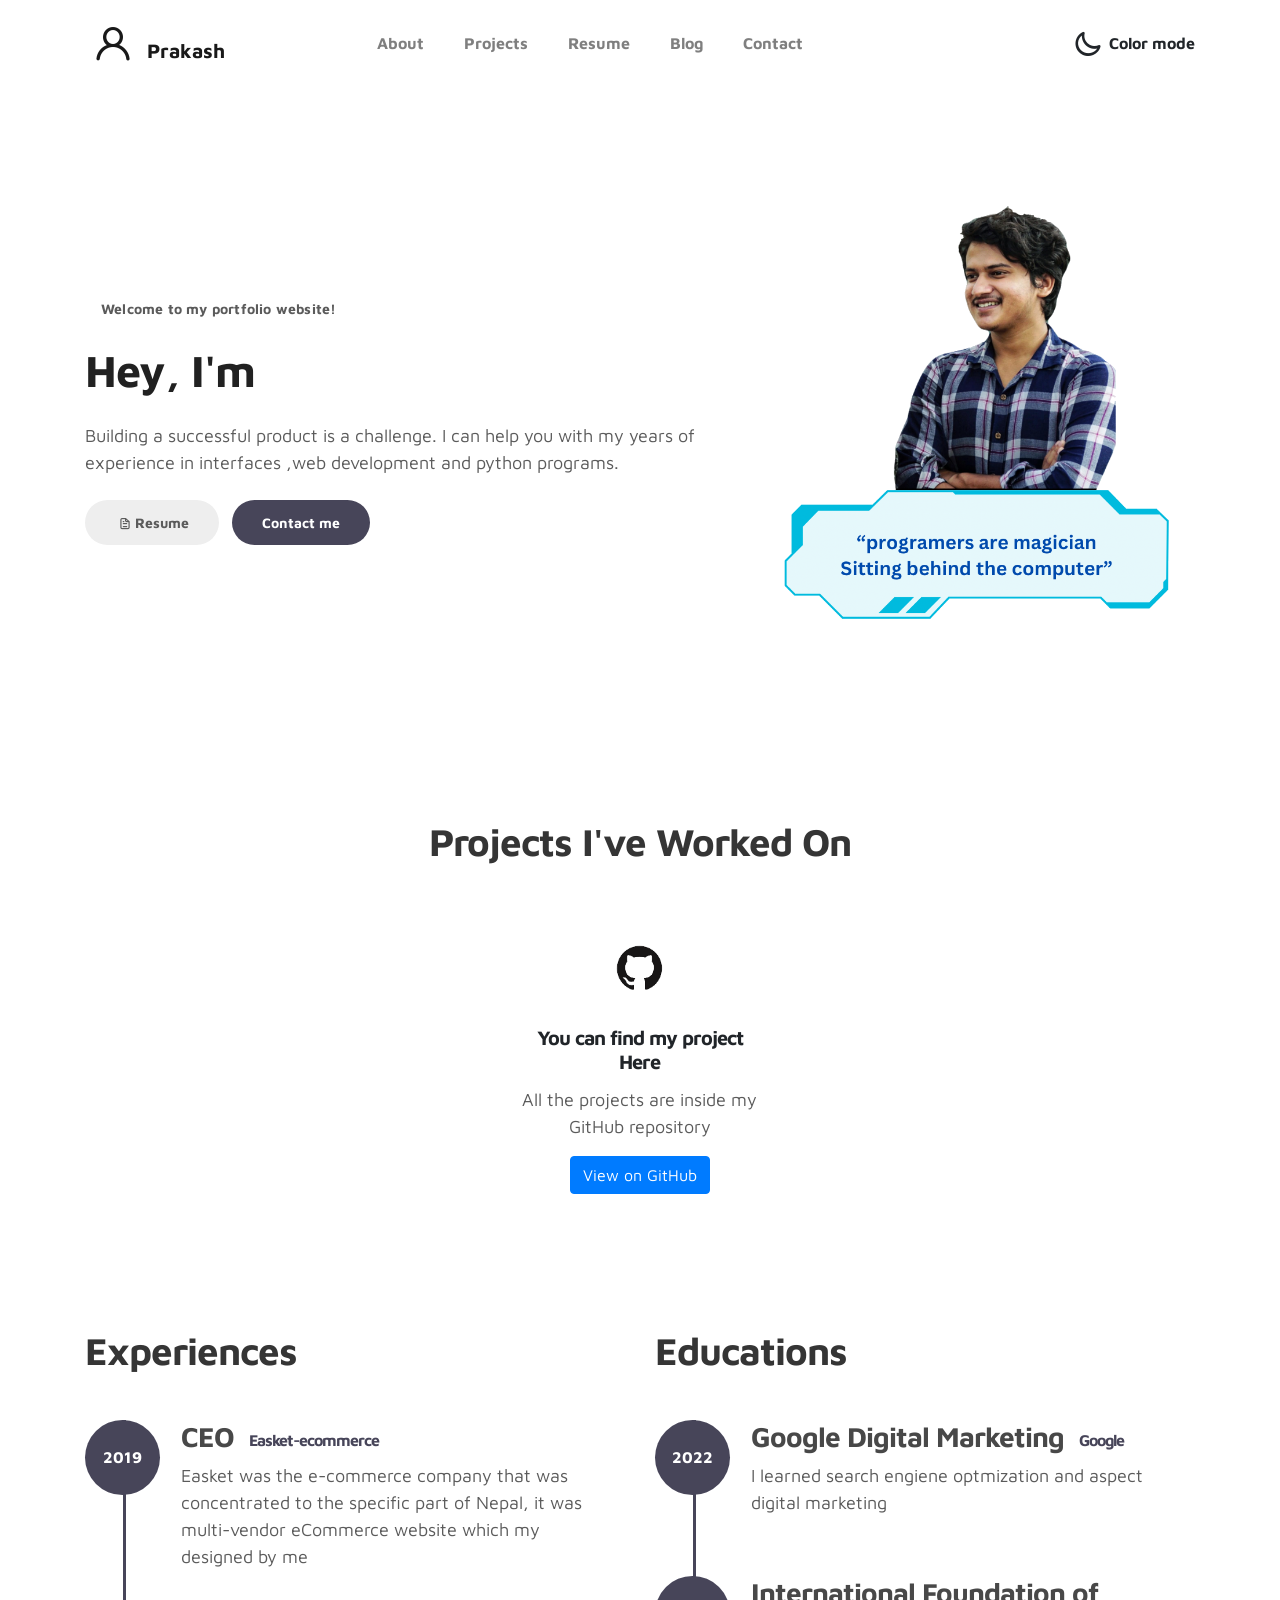
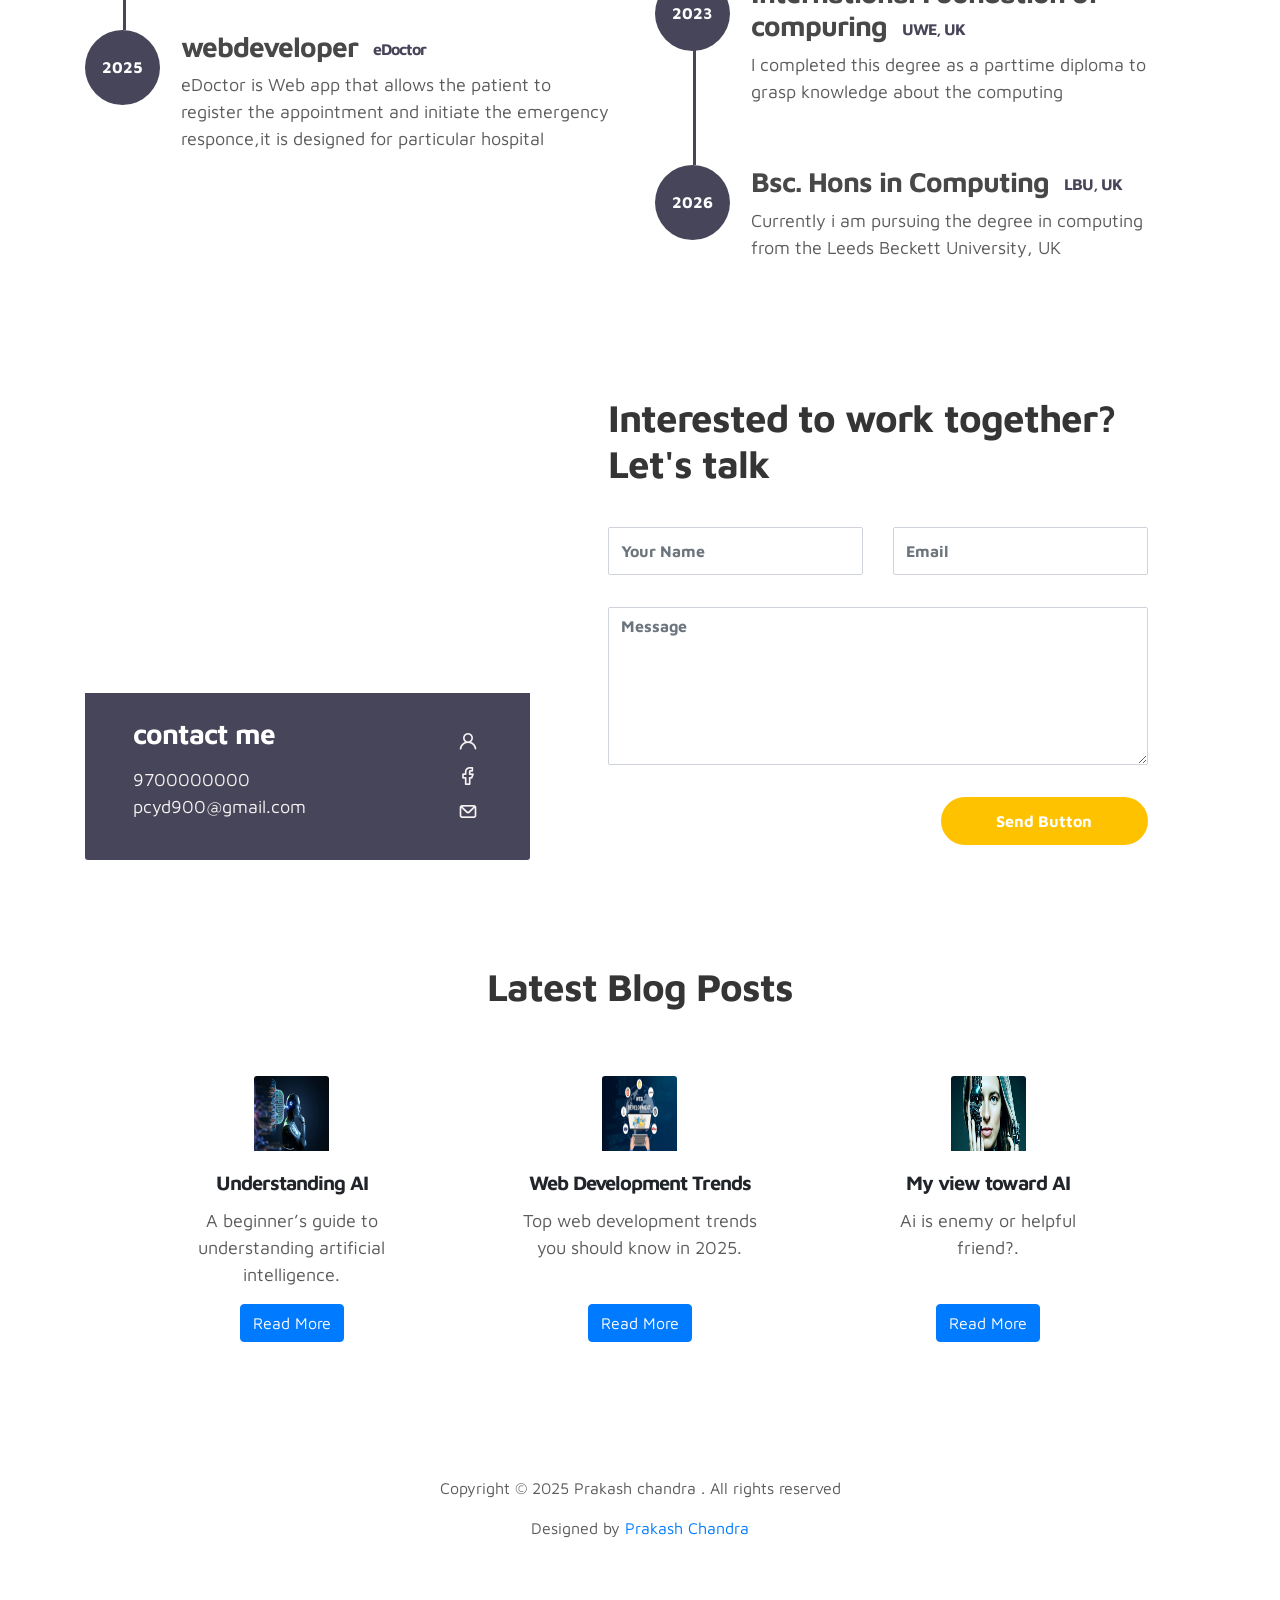
==== index.html @ a67f865b "feat: whole website" ====
<!doctype html>
<html lang="en">
  <head>
    <meta charset="utf-8">
    <meta name="viewport" content="width=device-width, initial-scale=1, shrink-to-fit=no">
    <meta name="description" content="">
    <meta name="author" content="">

    <title>Prakash</title>

    <link rel="stylesheet" href="css/bootstrap.min.css">
    <link rel="stylesheet" href="css/unicons.css">
    <link rel="stylesheet" href="css/owl.carousel.min.css">
    <link rel="stylesheet" href="css/owl.theme.default.min.css">
    <link rel="stylesheet" href="css/styles.css">

    <!-- MAIN STYLE -->
    <link rel="stylesheet" href="css/tooplate-style.css">
    
<!-- Prakash chandra

-->
  </head>
  <body>

    <!-- MENU -->
    <nav class="navbar navbar-expand-sm navbar-light ">
        <div class="container">
            <a class="navbar-brand" href="index.html"><i class='uil uil-user'></i> Prakash</a>

            <button class="navbar-toggler" type="button" data-toggle="collapse" data-target="#navbarNav" aria-controls="navbarNav" aria-expanded="false"
                aria-label="Toggle navigation">
                <span class="navbar-toggler-icon"></span>
                <span class="navbar-toggler-icon"></span>
                <span class="navbar-toggler-icon"></span>
            </button>

            <div class="collapse navbar-collapse" id="navbarNav">
                <ul class="navbar-nav mx-auto">
                    <li class="nav-item">
                        <a href="#about" class="nav-link"><span data-hover="About">About</span></a>
                    </li>
                    <li class="nav-item">
                        <a href="#project" class="nav-link"><span data-hover="Projects">Projects</span></a>
                    </li>
                    <li class="nav-item">
                        <a href="#resume" class="nav-link"><span data-hover="Resume">Resume</span></a>
                    </li>
                    <li class="nav-item">
                      <a href="#blog" class="nav-link"><span data-hover="Blog">Blog</span></a>
                    </li>
                    <li class="nav-item">
                        <a href="#contact" class="nav-link"><span data-hover="Contact">Contact</span></a>
                    </li>
                </ul>

                <ul class="navbar-nav ml-lg-auto">
                    <div class="ml-lg-4">
                      <div class="color-mode d-lg-flex justify-content-center align-items-center">
                        <i class="color-mode-icon"></i>
                        Color mode
                      </div>
                    </div>
                </ul>
            </div>
        </div>
    </nav>

    <!-- ABOUT -->
    <section class="about full-screen d-lg-flex justify-content-center align-items-center" id="about">
        <div class="container">
            <div class="row">
                
                <div class="col-lg-7 col-md-12 col-12 d-flex align-items-center">
                    <div class="about-text">
                        <small class="small-text">Welcome to <span class="mobile-block">my portfolio website!</span></small>
                        <h1 class="animated animated-text">
                            <span class="mr-2">Hey, I'm</span>
                                <div class="animated-info">
                                    <span class="animated-item">Prakash</span>
                                    <span class="animated-item">webdeveloper</span>
                                    <span class="animated-item">Programmer</span>
                                </div>
                        </h1>

                        <p>Building a successful product is a challenge. I can help you with my years of  experience in interfaces ,web development and python programs.</p>
                        
                        <div class="custom-btn-group mt-4">
                          <a href="#resume" class="btn mr-lg-2 custom-btn"><i class='uil uil-file-alt'></i>Resume</a>
                          <a href="#contact" class="btn custom-btn custom-btn-bg custom-btn-link">Contact me</a>
                        </div>
                    </div>
                </div>

                <div class="col-lg-5 col-md-12 col-12">
                    <div class="about-image svg">
                        <img src="images/project/main_image.PNG" class="img-fluid" alt="svg image">
                    </div>
                </div>

            </div>
        </div>
    </section>
<!-- PROJECTS -->
<section class="project py-5 d-flex justify-content-center align-items-center" id="project">
  <div class="container">
      <div class="row justify-content-center">
          <div class="col-lg-11 text-center mx-auto col-12">
              <div class="col-lg-8 mx-auto mb-5">
                  <h2>Projects I've Worked On</h2>
              </div>

              <div class="row justify-content-center">
                  <!-- Project Card 1 -->
                  <div class="col-12 col-md-6 col-lg-4 d-flex justify-content-center">
                      <div class="card glow-card h-100 text-center p-3"> <!-- Added glow-card class -->
                          <img src="images/project/github.png" 
                               class="card-img-top mx-auto img-fluid" 
                               alt="Project 1" 
                               style="height:75px; width: 75px;">
                          <div class="card-body d-flex flex-column align-items-center">
                              <h5 class="card-title">You can find my project Here</h5>
                              <p class="card-text text-center">All the projects are inside my GitHub repository</p>
                              <div class="mt-auto">
                                  <a href="https://github.com/pcyd400" 
                                     class="btn btn-primary" 
                                     target="_blank">
                                      <i class="uil uil-github"></i> View on GitHub
                                  </a>
                              </div>
                          </div>
                      </div>
                  </div> 
              </div>
          </div>
      </div>
  </div>
</section>


    <!-- FEATURES -->
    <section class="resume py-5 d-lg-flex justify-content-center align-items-center" id="resume">
        <div class="container">
            <div class="row">

                <div class="col-lg-6 col-12">
                  <h2 class="mb-4">Experiences</h2>

                    <div class="timeline">
                        <div class="timeline-wrapper">
                             <div class="timeline-yr">
                                  <span>2019</span>
                             </div>
                             <div class="timeline-info">
                                  <h3><span>CEO</span><small>Easket-ecommerce</small></h3>
                                  <p>Easket was the e-commerce company that was concentrated to the specific part of Nepal, it was multi-vendor eCommerce website which my designed by me</p>
                             </div>
                        </div>

                        <div class="timeline-wrapper">
                            <div class="timeline-yr">
                                <span>2025</span>
                            </div>
                            <div class="timeline-info">
                                <h3><span>webdeveloper</span><small>eDoctor</small></h3>
                                <p>eDoctor is Web app that allows the patient to register the appointment and initiate the emergency responce,it is designed for particular hospital</p>
                            </div>
                        </div>
                    </div>
                </div>

                <div class="col-lg-6 col-12">
                  <h2 class="mb-4 mobile-mt-2">Educations</h2>

                    <div class="timeline">

                        <div class="timeline-wrapper">
                            <div class="timeline-yr">
                                <span>2022</span>
                            </div>
                            <div class="timeline-info">
                                <h3><span>Google Digital Marketing</span><small>Google</small></h3>
                                <p>I learned search engiene optmization and aspect digital marketing</p>
                            </div>
                        </div>

                        <div class="timeline-wrapper">
                          <div class="timeline-yr">
                               <span>2023</span>
                          </div>
                          <div class="timeline-info">
                               <h3><span>International Foundation of compuring</span><small>UWE, UK</small></h3>
                               <p>I completed this degree as a parttime diploma to grasp knowledge about the computing</p>
                          </div>
                        </div>
                        
                        <div class="timeline-wrapper">
                            <div class="timeline-yr">
                                <span>2026</span>
                            </div>
                            <div class="timeline-info">
                                <h3><span>Bsc. Hons in Computing</span><small>LBU, UK</small></h3>
                                <p>Currently i am pursuing the degree in computing from the Leeds Beckett University, UK</p>
                            </div>
                        </div>

                    </div>
                </div>
                
            </div>
        </div>
    </section>

    <!-- CONTACT -->
    <section class="contact py-5" id="contact">
      <div class="container">
        <div class="row">
          
          <div class="col-lg-5 mr-lg-5 col-12">
            <div class="google-map w-100">
              <iframe src="https://www.google.com/maps/embed?pb=!1m18!1m12!1m3!1d12088.558402180099!2d-73.99373482142036!3d40.75895421922642!2m3!1f0!2f0!3f0!3m2!1i1024!2i768!4f13.1!3m3!1m2!1s0x89c25855b8fb3083%3A0xa0f9aef176042a5c!2sTheater+District%2C+New+York%2C+NY%2C+USA!5e0!3m2!1sen!2smm!4v1549875377188" width="400" height="300" frameborder="0" style="border:0" allowfullscreen></iframe>
            </div>

            <div class="contact-info d-flex justify-content-between align-items-center py-4 px-lg-5">
                <div class="contact-info-item">
                  <h3 class="mb-3 text-white">contact me</h3>
                  <p class="footer-text mb-0">9700000000</p>
                  <p><a href="mailto:pcyd900@gmail.com">pcyd900@gmail.com</a></p>
                </div>

                <ul class="social-links">
                     <li><a href="linkedin.com" class="uil uil-user" data-toggle="tooltip" data-placement="left" title="Linkedin"></a></li>
                     <li><a href="facebook.com" class="uil uil-facebook" data-toggle="tooltip" data-placement="left" title="Facebook"></a></li>
                     <li><a href="gmail.com" class="uil uil-envelope" data-toggle="tooltip" data-placement="left" title="gmail"></a></li>
                </ul>
            </div>
          </div>

          <div class="col-lg-6 col-12">
            <div class="contact-form">
              <h2 class="mb-4">Interested to work together? Let's talk</h2>

              <form action="" method="get">
                <div class="row">
                  <div class="col-lg-6 col-12">
                    <input type="text" class="form-control" name="name" placeholder="Your Name" id="name">
                  </div>

                  <div class="col-lg-6 col-12">
                    <input type="email" class="form-control" name="email" placeholder="Email" id="email">
                  </div>

                  <div class="col-12">
                    <textarea name="message" rows="6" class="form-control" id="message" placeholder="Message"></textarea>
                  </div>

                  <div class="ml-lg-auto col-lg-5 col-12">
                    <input type="submit" class="form-control submit-btn" value="Send Button">
                  </div>
                </div>
              </form>
            </div>
          </div>

        </div>
      </div>
    </section>

     
    <!-- BLOG -->
<section class="blog py-5 d-flex justify-content-center align-items-center" id="blog">
  <div class="container">
      <div class="row justify-content-center">
          <div class="col-lg-11 text-center mx-auto col-12">
              <div class="col-lg-8 mx-auto mb-5">
                  <h2>Latest Blog Posts</h2>
              </div>

              <div class="row">
                  <!-- Blog Card 1 -->
                  <div class="col-12 col-md-6 col-lg-4 d-flex justify-content-center">
                      <div class="card glow-card h-100 text-center p-3"> <!-- Added glow-card class -->
                          <img src="images/project/ai.jpg" 
                               class="card-img-top mx-auto img-fluid" 
                               alt="Blog 1" 
                               style="height:75px; width: 75px;">
                          <div class="card-body d-flex flex-column align-items-center">
                              <h5 class="card-title">Understanding AI</h5>
                              <p class="card-text text-center">A beginner’s guide to understanding artificial intelligence.</p>
                              <div class="mt-auto">
                                  <a href="ai.html" 
                                     class="btn btn-primary" 
                                     target="_blank">
                                      Read More
                                  </a>
                              </div>
                          </div>
                      </div>
                  </div> 

                  <!-- Blog Card 2 -->
                  <div class="col-12 col-md-6 col-lg-4 d-flex justify-content-center">
                      <div class="card glow-card h-100 text-center p-3">
                          <img src="images/project/web.jpg" 
                               class="card-img-top mx-auto img-fluid" 
                               alt="Blog 2" 
                               style="height:75px; width: 75px;">
                          <div class="card-body d-flex flex-column align-items-center">
                              <h5 class="card-title">Web Development Trends</h5>
                              <p class="card-text text-center">Top web development trends you should know in 2025.</p>
                              <div class="mt-auto">
                                  <a href="blog2.html" 
                                     class="btn btn-primary" 
                                     target="_blank">
                                      Read More
                                  </a>
                              </div>
                          </div>
                      </div>
                  </div>

                  <!-- Blog Card 3 -->
                  <div class="col-12 col-md-6 col-lg-4 d-flex justify-content-center">
                      <div class="card glow-card h-100 text-center p-3">
                          <img src="images/project/aif.jpg" 
                               class="card-img-top mx-auto img-fluid" 
                               alt="Blog 3" 
                               style="height:75px; width: 75px;">
                          <div class="card-body d-flex flex-column align-items-center">
                              <h5 class="card-title">My view toward AI</h5>
                              <p class="card-text text-center">Ai is enemy or helpful friend?.</p>
                              <div class="mt-auto">
                                  <a href="ai.html" 
                                     class="btn btn-primary" 
                                     target="_blank">
                                      Read More
                                  </a>
                              </div>
                          </div>
                      </div>
                  </div> 
              </div>
          </div>
      </div>
  </div>
</section>


    <!-- FOOTER -->
     <footer class="footer py-5">
          <div class="container">
               <div class="row">

                    <div class="col-lg-12 col-12">                                
                        <p class="copyright-text text-center">Copyright &copy; 2025 Prakash chandra . All rights reserved</p>
                        <p class="copyright-text text-center">Designed by <a rel="nofollow" href="https://www.prakashchandra.com.np">Prakash Chandra</a></p>
                    </div>
                    
               </div>
          </div>
     </footer>

    <script src="js/jquery-3.3.1.min.js"></script>
    <script src="js/popper.min.js"></script>
    <script src="js/bootstrap.min.js"></script>
    <script src="js/Headroom.js"></script>
    <script src="js/jQuery.headroom.js"></script>
    <script src="js/owl.carousel.min.js"></script>
    <script src="js/smoothscroll.js"></script>
    <script src="js/custom.js"></script>

  </body>
</html>
---- css/unicons.css ----
@font-face {
  font-family: 'unicons';
  src: url('../font/unicons.eot?42479262');
  src: url('../font/unicons.eot?42479262#iefix') format('embedded-opentype'),
       url('../font/unicons.woff2?42479262') format('woff2'),
       url('../font/unicons.woff?42479262') format('woff'),
       url('../font/unicons.ttf?42479262') format('truetype'),
       url('../font/unicons.svg?42479262#unicons') format('svg');
  font-weight: normal;
  font-style: normal;
}
/* Chrome hack: SVG is rendered more smooth in Windozze. 100% magic, uncomment if you need it. */
/* Note, that will break hinting! In other OS-es font will be not as sharp as it could be */
/*
@media screen and (-webkit-min-device-pixel-ratio:0) {
  @font-face {
    font-family: 'unicons';
    src: url('../font/unicons.svg?42479262#unicons') format('svg');
  }
}
*/
 
 [class^="uil-"]:before, [class*=" uil-"]:before {
  font-family: "unicons";
  font-style: normal;
  font-weight: normal;
  speak: none;
 
  display: inline-block;
  text-decoration: inherit;
  width: 1em;
  margin-right: .2em;
  text-align: center;
  /* opacity: .8; */
 
  /* For safety - reset parent styles, that can break glyph codes*/
  font-variant: normal;
  text-transform: none;
 
  /* fix buttons height, for twitter bootstrap */
  line-height: 1em;
 
  /* Animation center compensation - margins should be symmetric */
  /* remove if not needed */
  margin-left: .2em;
 
  /* you can be more comfortable with increased icons size */
  /* font-size: 120%; */
 
  /* Font smoothing. That was taken from TWBS */
  -webkit-font-smoothing: antialiased;
  -moz-osx-font-smoothing: grayscale;
 
  /* Uncomment for 3D effect */
  /* text-shadow: 1px 1px 1px rgba(127, 127, 127, 0.3); */
}
 
.uil-abacus:before { content: '\e800'; } /* '' */
.uil-accessible-icon-alt:before { content: '\e801'; } /* '' */
.uil-adjust-alt:before { content: '\e802'; } /* '' */
.uil-adjust-circle:before { content: '\e803'; } /* '' */
.uil-adjust-half:before { content: '\e804'; } /* '' */
.uil-adjust:before { content: '\e805'; } /* '' */
.uil-airplay:before { content: '\e806'; } /* '' */
.uil-align-alt:before { content: '\e807'; } /* '' */
.uil-align-center-alt:before { content: '\e808'; } /* '' */
.uil-align-center-h:before { content: '\e809'; } /* '' */
.uil-align-center-justify:before { content: '\e80a'; } /* '' */
.uil-align-center-v:before { content: '\e80b'; } /* '' */
.uil-align-center:before { content: '\e80c'; } /* '' */
.uil-align-justify:before { content: '\e80d'; } /* '' */
.uil-align-left-justify:before { content: '\e80e'; } /* '' */
.uil-align-left:before { content: '\e80f'; } /* '' */
.uil-align-letter-right:before { content: '\e810'; } /* '' */
.uil-align-right-justify:before { content: '\e811'; } /* '' */
.uil-align-right:before { content: '\e812'; } /* '' */
.uil-align:before { content: '\e813'; } /* '' */
.uil-ambulance:before { content: '\e814'; } /* '' */
.uil-analysis:before { content: '\e815'; } /* '' */
.uil-analytics:before { content: '\e816'; } /* '' */
.uil-anchor:before { content: '\e817'; } /* '' */
.uil-android-phone-slash:before { content: '\e818'; } /* '' */
.uil-angle-double-down:before { content: '\e819'; } /* '' */
.uil-angle-double-left:before { content: '\e81a'; } /* '' */
.uil-angle-double-right:before { content: '\e81b'; } /* '' */
.uil-angle-double-up:before { content: '\e81c'; } /* '' */
.uil-angle-down:before { content: '\e81d'; } /* '' */
.uil-angle-left:before { content: '\e81e'; } /* '' */
.uil-angle-right-b:before { content: '\e81f'; } /* '' */
.uil-angle-right:before { content: '\e820'; } /* '' */
.uil-angle-up:before { content: '\e821'; } /* '' */
.uil-annoyed-alt:before { content: '\e822'; } /* '' */
.uil-annoyed:before { content: '\e823'; } /* '' */
.uil-apps:before { content: '\e824'; } /* '' */
.uil-archive-alt:before { content: '\e825'; } /* '' */
.uil-archive:before { content: '\e826'; } /* '' */
.uil-arrow-break:before { content: '\e827'; } /* '' */
.uil-arrow-circle-down:before { content: '\e828'; } /* '' */
.uil-arrow-circle-left:before { content: '\e829'; } /* '' */
.uil-arrow-circle-right:before { content: '\e82a'; } /* '' */
.uil-arrow-circle-up:before { content: '\e82b'; } /* '' */
.uil-arrow-compress-h:before { content: '\e82c'; } /* '' */
.uil-arrow-down-left:before { content: '\e82d'; } /* '' */
.uil-arrow-down-right:before { content: '\e82e'; } /* '' */
.uil-arrow-down:before { content: '\e82f'; } /* '' */
.uil-arrow-from-right:before { content: '\e830'; } /* '' */
.uil-arrow-from-top:before { content: '\e831'; } /* '' */
.uil-arrow-growth:before { content: '\e832'; } /* '' */
.uil-arrow-left:before { content: '\e833'; } /* '' */
.uil-arrow-random:before { content: '\e834'; } /* '' */
.uil-arrow-resize-diagonal:before { content: '\e835'; } /* '' */
.uil-arrow-right:before { content: '\e836'; } /* '' */
.uil-arrow-to-bottom:before { content: '\e837'; } /* '' */
.uil-arrow-to-right:before { content: '\e838'; } /* '' */
.uil-arrow-up-left:before { content: '\e839'; } /* '' */
.uil-arrow-up-right:before { content: '\e83a'; } /* '' */
.uil-arrow-up:before { content: '\e83b'; } /* '' */
.uil-arrows-h-alt:before { content: '\e83c'; } /* '' */
.uil-arrows-h:before { content: '\e83d'; } /* '' */
.uil-arrows-left-down:before { content: '\e83e'; } /* '' */
.uil-arrows-maximize:before { content: '\e83f'; } /* '' */
.uil-arrows-merge:before { content: '\e840'; } /* '' */
.uil-arrows-resize-h:before { content: '\e841'; } /* '' */
.uil-arrows-resize-v:before { content: '\e842'; } /* '' */
.uil-arrows-resize:before { content: '\e843'; } /* '' */
.uil-arrows-right-down:before { content: '\e844'; } /* '' */
.uil-arrows-shrink-h:before { content: '\e845'; } /* '' */
.uil-arrows-shrink-v:before { content: '\e846'; } /* '' */
.uil-arrows-up-right:before { content: '\e847'; } /* '' */
.uil-arrows-v-alt:before { content: '\e848'; } /* '' */
.uil-arrows-v:before { content: '\e849'; } /* '' */
.uil-at:before { content: '\e84a'; } /* '' */
.uil-atm-card:before { content: '\e84b'; } /* '' */
.uil-atom:before { content: '\e84c'; } /* '' */
.uil-auto-flash:before { content: '\e84d'; } /* '' */
.uil-award-alt:before { content: '\e84e'; } /* '' */
.uil-award:before { content: '\e84f'; } /* '' */
.uil-baby-carriage:before { content: '\e850'; } /* '' */
.uil-backpack:before { content: '\e851'; } /* '' */
.uil-backspace:before { content: '\e852'; } /* '' */
.uil-backward:before { content: '\e853'; } /* '' */
.uil-bag-alt:before { content: '\e854'; } /* '' */
.uil-bag-slash:before { content: '\e855'; } /* '' */
.uil-bag:before { content: '\e856'; } /* '' */
.uil-ball:before { content: '\e857'; } /* '' */
.uil-ban:before { content: '\e858'; } /* '' */
.uil-bars:before { content: '\e859'; } /* '' */
.uil-basketball-hoop:before { content: '\e85a'; } /* '' */
.uil-basketball:before { content: '\e85b'; } /* '' */
.uil-battery-bolt:before { content: '\e85c'; } /* '' */
.uil-battery-empty:before { content: '\e85d'; } /* '' */
.uil-bed-double:before { content: '\e85e'; } /* '' */
.uil-bed:before { content: '\e85f'; } /* '' */
.uil-bell-school:before { content: '\e860'; } /* '' */
.uil-bell-slash:before { content: '\e861'; } /* '' */
.uil-bill:before { content: '\e862'; } /* '' */
.uil-bitcoin-circle:before { content: '\e863'; } /* '' */
.uil-bitcoin:before { content: '\e864'; } /* '' */
.uil-bluetooth-b:before { content: '\e865'; } /* '' */
.uil-bolt-alt:before { content: '\e866'; } /* '' */
.uil-bolt-slash:before { content: '\e867'; } /* '' */
.uil-bolt:before { content: '\e868'; } /* '' */
.uil-book-alt:before { content: '\e869'; } /* '' */
.uil-book-medical:before { content: '\e86a'; } /* '' */
.uil-book-open:before { content: '\e86b'; } /* '' */
.uil-book-reader:before { content: '\e86c'; } /* '' */
.uil-book:before { content: '\e86d'; } /* '' */
.uil-bookmark-full:before { content: '\e86e'; } /* '' */
.uil-bookmark:before { content: '\e86f'; } /* '' */
.uil-books:before { content: '\e870'; } /* '' */
.uil-boombox:before { content: '\e871'; } /* '' */
.uil-border-alt:before { content: '\e872'; } /* '' */
.uil-border-bottom:before { content: '\e873'; } /* '' */
.uil-border-clear:before { content: '\e874'; } /* '' */
.uil-border-horizontal:before { content: '\e875'; } /* '' */
.uil-border-inner:before { content: '\e876'; } /* '' */
.uil-border-left:before { content: '\e877'; } /* '' */
.uil-border-out:before { content: '\e878'; } /* '' */
.uil-border-right:before { content: '\e879'; } /* '' */
.uil-border-top:before { content: '\e87a'; } /* '' */
.uil-border-vertical:before { content: '\e87b'; } /* '' */
.uil-box:before { content: '\e87c'; } /* '' */
.uil-briefcase-alt:before { content: '\e87d'; } /* '' */
.uil-briefcase:before { content: '\e87e'; } /* '' */
.uil-bright:before { content: '\e87f'; } /* '' */
.uil-brightness-empty:before { content: '\e880'; } /* '' */
.uil-brightness-half:before { content: '\e881'; } /* '' */
.uil-brightness-low:before { content: '\e882'; } /* '' */
.uil-brightness-minus:before { content: '\e883'; } /* '' */
.uil-brightness-plus:before { content: '\e884'; } /* '' */
.uil-brightness:before { content: '\e885'; } /* '' */
.uil-bring-bottom:before { content: '\e886'; } /* '' */
.uil-bring-front:before { content: '\e887'; } /* '' */
.uil-brush-alt:before { content: '\e888'; } /* '' */
.uil-bug:before { content: '\e889'; } /* '' */
.uil-building:before { content: '\e88a'; } /* '' */
.uil-bullseye:before { content: '\e88b'; } /* '' */
.uil-bus-alt:before { content: '\e88c'; } /* '' */
.uil-bus-school:before { content: '\e88d'; } /* '' */
.uil-bus:before { content: '\e88e'; } /* '' */
.uil-calcualtor:before { content: '\e88f'; } /* '' */
.uil-calculator-alt:before { content: '\e890'; } /* '' */
.uil-calendar-alt:before { content: '\e891'; } /* '' */
.uil-calendar-slash:before { content: '\e892'; } /* '' */
.uil-calender:before { content: '\e893'; } /* '' */
.uil-calling:before { content: '\e894'; } /* '' */
.uil-camera-plus:before { content: '\e895'; } /* '' */
.uil-camera-slash:before { content: '\e896'; } /* '' */
.uil-camera:before { content: '\e897'; } /* '' */
.uil-cancel:before { content: '\e898'; } /* '' */
.uil-capsule:before { content: '\e899'; } /* '' */
.uil-capture:before { content: '\e89a'; } /* '' */
.uil-car-sideview:before { content: '\e89b'; } /* '' */
.uil-car-slash:before { content: '\e89c'; } /* '' */
.uil-car-wash:before { content: '\e89d'; } /* '' */
.uil-car:before { content: '\e89e'; } /* '' */
.uil-card-atm:before { content: '\e89f'; } /* '' */
.uil-caret-right:before { content: '\e8a0'; } /* '' */
.uil-cart:before { content: '\e8a1'; } /* '' */
.uil-cell:before { content: '\e8a2'; } /* '' */
.uil-celsius:before { content: '\e8a3'; } /* '' */
.uil-chart-bar-alt:before { content: '\e8a4'; } /* '' */
.uil-chart-bar:before { content: '\e8a5'; } /* '' */
.uil-chart-down:before { content: '\e8a6'; } /* '' */
.uil-chart-growth-alt:before { content: '\e8a7'; } /* '' */
.uil-chart-growth:before { content: '\e8a8'; } /* '' */
.uil-chart-line:before { content: '\e8a9'; } /* '' */
.uil-chart-pie-alt:before { content: '\e8aa'; } /* '' */
.uil-chart-pie:before { content: '\e8ab'; } /* '' */
.uil-chart:before { content: '\e8ac'; } /* '' */
.uil-chat-bubble-user:before { content: '\e8ad'; } /* '' */
.uil-chat-info:before { content: '\e8ae'; } /* '' */
.uil-chat:before { content: '\e8af'; } /* '' */
.uil-check-circle:before { content: '\e8b0'; } /* '' */
.uil-check-square:before { content: '\e8b1'; } /* '' */
.uil-check:before { content: '\e8b2'; } /* '' */
.uil-circle-layer:before { content: '\e8b3'; } /* '' */
.uil-circle:before { content: '\e8b4'; } /* '' */
.uil-circuit:before { content: '\e8b5'; } /* '' */
.uil-clapper-board:before { content: '\e8b6'; } /* '' */
.uil-clipboard-alt:before { content: '\e8b7'; } /* '' */
.uil-clipboard-blank:before { content: '\e8b8'; } /* '' */
.uil-clipboard-notes:before { content: '\e8b9'; } /* '' */
.uil-clipboard:before { content: '\e8ba'; } /* '' */
.uil-clock-eight:before { content: '\e8bb'; } /* '' */
.uil-clock-five:before { content: '\e8bc'; } /* '' */
.uil-clock-nine:before { content: '\e8bd'; } /* '' */
.uil-clock-seven:before { content: '\e8be'; } /* '' */
.uil-clock-ten:before { content: '\e8bf'; } /* '' */
.uil-clock-three:before { content: '\e8c0'; } /* '' */
.uil-clock-two:before { content: '\e8c1'; } /* '' */
.uil-clock:before { content: '\e8c2'; } /* '' */
.uil-closed-captioning:before { content: '\e8c3'; } /* '' */
.uil-cloud-block:before { content: '\e8c4'; } /* '' */
.uil-cloud-bookmark:before { content: '\e8c5'; } /* '' */
.uil-cloud-check:before { content: '\e8c6'; } /* '' */
.uil-cloud-computing:before { content: '\e8c7'; } /* '' */
.uil-cloud-data-connection:before { content: '\e8c8'; } /* '' */
.uil-cloud-database-tree:before { content: '\e8c9'; } /* '' */
.uil-cloud-download:before { content: '\e8ca'; } /* '' */
.uil-cloud-drizzle:before { content: '\e8cb'; } /* '' */
.uil-cloud-exclamation:before { content: '\e8cc'; } /* '' */
.uil-cloud-hail:before { content: '\e8cd'; } /* '' */
.uil-cloud-heart:before { content: '\e8ce'; } /* '' */
.uil-cloud-info:before { content: '\e8cf'; } /* '' */
.uil-cloud-lock:before { content: '\e8d0'; } /* '' */
.uil-cloud-meatball:before { content: '\e8d1'; } /* '' */
.uil-cloud-moon-hail:before { content: '\e8d2'; } /* '' */
.uil-cloud-moon-meatball:before { content: '\e8d3'; } /* '' */
.uil-cloud-moon-rain:before { content: '\e8d4'; } /* '' */
.uil-cloud-moon-showers:before { content: '\e8d5'; } /* '' */
.uil-cloud-moon:before { content: '\e8d6'; } /* '' */
.uil-cloud-question:before { content: '\e8d7'; } /* '' */
.uil-cloud-rain-sun:before { content: '\e8d8'; } /* '' */
.uil-cloud-rain:before { content: '\e8d9'; } /* '' */
.uil-cloud-redo:before { content: '\e8da'; } /* '' */
.uil-cloud-set:before { content: '\e8db'; } /* '' */
.uil-cloud-share:before { content: '\e8dc'; } /* '' */
.uil-cloud-shield:before { content: '\e8dd'; } /* '' */
.uil-cloud-showers-alt:before { content: '\e8de'; } /* '' */
.uil-cloud-showers-heavy:before { content: '\e8df'; } /* '' */
.uil-cloud-showers:before { content: '\e8e0'; } /* '' */
.uil-cloud-slash:before { content: '\e8e1'; } /* '' */
.uil-cloud-sun-hail:before { content: '\e8e2'; } /* '' */
.uil-cloud-sun-meatball:before { content: '\e8e3'; } /* '' */
.uil-cloud-sun-rain-alt:before { content: '\e8e4'; } /* '' */
.uil-cloud-sun-rain:before { content: '\e8e5'; } /* '' */
.uil-cloud-sun-tear:before { content: '\e8e6'; } /* '' */
.uil-cloud-sun:before { content: '\e8e7'; } /* '' */
.uil-cloud-times:before { content: '\e8e8'; } /* '' */
.uil-cloud-unlock:before { content: '\e8e9'; } /* '' */
.uil-cloud-upload:before { content: '\e8ea'; } /* '' */
.uil-cloud-wifi:before { content: '\e8eb'; } /* '' */
.uil-cloud-wind:before { content: '\e8ec'; } /* '' */
.uil-cloud:before { content: '\e8ed'; } /* '' */
.uil-clouds:before { content: '\e8ee'; } /* '' */
.uil-club:before { content: '\e8ef'; } /* '' */
.uil-code:before { content: '\e8f0'; } /* '' */
.uil-coffee:before { content: '\e8f1'; } /* '' */
.uil-cog:before { content: '\e8f2'; } /* '' */
.uil-coins:before { content: '\e8f3'; } /* '' */
.uil-columns:before { content: '\e8f4'; } /* '' */
.uil-comment-alt-block:before { content: '\e8f5'; } /* '' */
.uil-comment-alt-chart-lines:before { content: '\e8f6'; } /* '' */
.uil-comment-alt-check:before { content: '\e8f7'; } /* '' */
.uil-comment-alt-dots:before { content: '\e8f8'; } /* '' */
.uil-comment-alt-download:before { content: '\e8f9'; } /* '' */
.uil-comment-alt-edit:before { content: '\e8fa'; } /* '' */
.uil-comment-alt-exclamation:before { content: '\e8fb'; } /* '' */
.uil-comment-alt-heart:before { content: '\e8fc'; } /* '' */
.uil-comment-alt-image:before { content: '\e8fd'; } /* '' */
.uil-comment-alt-info:before { content: '\e8fe'; } /* '' */
.uil-comment-alt-lines:before { content: '\e8ff'; } /* '' */
.uil-comment-alt-lock:before { content: '\e900'; } /* '' */
.uil-comment-alt-medical:before { content: '\e901'; } /* '' */
.uil-comment-alt-message:before { content: '\e902'; } /* '' */
.uil-comment-alt-notes:before { content: '\e903'; } /* '' */
.uil-comment-alt-plus:before { content: '\e904'; } /* '' */
.uil-comment-alt-question:before { content: '\e905'; } /* '' */
.uil-comment-alt-redo:before { content: '\e906'; } /* '' */
.uil-comment-alt-search:before { content: '\e907'; } /* '' */
.uil-comment-alt-share:before { content: '\e908'; } /* '' */
.uil-comment-alt-shield:before { content: '\e909'; } /* '' */
.uil-comment-alt-upload:before { content: '\e90a'; } /* '' */
.uil-comment-alt-verify:before { content: '\e90b'; } /* '' */
.uil-comment-alt:before { content: '\e90c'; } /* '' */
.uil-comment-block:before { content: '\e90d'; } /* '' */
.uil-comment-chart-line:before { content: '\e90e'; } /* '' */
.uil-comment-check:before { content: '\e90f'; } /* '' */
.uil-comment-dots:before { content: '\e910'; } /* '' */
.uil-comment-download:before { content: '\e911'; } /* '' */
.uil-comment-edit:before { content: '\e912'; } /* '' */
.uil-comment-exclamation:before { content: '\e913'; } /* '' */
.uil-comment-heart:before { content: '\e914'; } /* '' */
.uil-comment-image:before { content: '\e915'; } /* '' */
.uil-comment-info-alt:before { content: '\e916'; } /* '' */
.uil-comment-info:before { content: '\e917'; } /* '' */
.uil-comment-lines:before { content: '\e918'; } /* '' */
.uil-comment-lock:before { content: '\e919'; } /* '' */
.uil-comment-medical:before { content: '\e91a'; } /* '' */
.uil-comment-message:before { content: '\e91b'; } /* '' */
.uil-comment-notes:before { content: '\e91c'; } /* '' */
.uil-comment-plus:before { content: '\e91d'; } /* '' */
.uil-comment-question:before { content: '\e91e'; } /* '' */
.uil-comment-redo:before { content: '\e91f'; } /* '' */
.uil-comment-search:before { content: '\e920'; } /* '' */
.uil-comment-share:before { content: '\e921'; } /* '' */
.uil-comment-shield:before { content: '\e922'; } /* '' */
.uil-comment-slash:before { content: '\e923'; } /* '' */
.uil-comment-upload:before { content: '\e924'; } /* '' */
.uil-comment-verify:before { content: '\e925'; } /* '' */
.uil-comment:before { content: '\e926'; } /* '' */
.uil-comments-alt:before { content: '\e927'; } /* '' */
.uil-comments:before { content: '\e928'; } /* '' */
.uil-commnet-alt-slash:before { content: '\e929'; } /* '' */
.uil-compact-disc:before { content: '\e92a'; } /* '' */
.uil-compass:before { content: '\e92b'; } /* '' */
.uil-compress-alt-left:before { content: '\e92c'; } /* '' */
.uil-compress-alt:before { content: '\e92d'; } /* '' */
.uil-compress-arrows:before { content: '\e92e'; } /* '' */
.uil-compress-lines:before { content: '\e92f'; } /* '' */
.uil-compress-point:before { content: '\e930'; } /* '' */
.uil-compress-v:before { content: '\e931'; } /* '' */
.uil-compress:before { content: '\e932'; } /* '' */
.uil-computer-mouse:before { content: '\e933'; } /* '' */
.uil-confused:before { content: '\e934'; } /* '' */
.uil-constructor:before { content: '\e935'; } /* '' */
.uil-copy-alt:before { content: '\e936'; } /* '' */
.uil-copy-landscape:before { content: '\e937'; } /* '' */
.uil-copy:before { content: '\e938'; } /* '' */
.uil-copyright:before { content: '\e939'; } /* '' */
.uil-corner-down-left:before { content: '\e93a'; } /* '' */
.uil-corner-down-right-alt:before { content: '\e93b'; } /* '' */
.uil-corner-down-right:before { content: '\e93c'; } /* '' */
.uil-corner-left-down:before { content: '\e93d'; } /* '' */
.uil-corner-right-down:before { content: '\e93e'; } /* '' */
.uil-corner-up-left-alt:before { content: '\e93f'; } /* '' */
.uil-corner-up-left:before { content: '\e940'; } /* '' */
.uil-corner-up-right-alt:before { content: '\e941'; } /* '' */
.uil-corner-up-right:before { content: '\e942'; } /* '' */
.uil-creative-commons-pd-alt:before { content: '\e943'; } /* '' */
.uil-creative-commons-pd:before { content: '\e944'; } /* '' */
.uil-crockery:before { content: '\e945'; } /* '' */
.uil-crop-alt-rotate-left:before { content: '\e946'; } /* '' */
.uil-crop-alt-rotate-right:before { content: '\e947'; } /* '' */
.uil-crop-alt:before { content: '\e948'; } /* '' */
.uil-crosshair-alt:before { content: '\e949'; } /* '' */
.uil-crosshair:before { content: '\e94a'; } /* '' */
.uil-crosshairs:before { content: '\e94b'; } /* '' */
.uil-cube:before { content: '\e94c'; } /* '' */
.uil-data-sharing:before { content: '\e94d'; } /* '' */
.uil-database-alt:before { content: '\e94e'; } /* '' */
.uil-database:before { content: '\e94f'; } /* '' */
.uil-desert:before { content: '\e950'; } /* '' */
.uil-desktop-alt-slash:before { content: '\e951'; } /* '' */
.uil-desktop-alt:before { content: '\e952'; } /* '' */
.uil-desktop-cloud-alt:before { content: '\e953'; } /* '' */
.uil-desktop-slash:before { content: '\e954'; } /* '' */
.uil-desktop:before { content: '\e955'; } /* '' */
.uil-dialpad-alt:before { content: '\e956'; } /* '' */
.uil-dialpad:before { content: '\e957'; } /* '' */
.uil-diamond:before { content: '\e958'; } /* '' */
.uil-diary-alt:before { content: '\e959'; } /* '' */
.uil-diary:before { content: '\e95a'; } /* '' */
.uil-dice-five:before { content: '\e95b'; } /* '' */
.uil-dice-four:before { content: '\e95c'; } /* '' */
.uil-dice-one:before { content: '\e95d'; } /* '' */
.uil-dice-six:before { content: '\e95e'; } /* '' */
.uil-dice-three:before { content: '\e95f'; } /* '' */
.uil-dice-two:before { content: '\e960'; } /* '' */
.uil-direction:before { content: '\e961'; } /* '' */
.uil-directions:before { content: '\e962'; } /* '' */
.uil-dizzy-meh:before { content: '\e963'; } /* '' */
.uil-dna:before { content: '\e964'; } /* '' */
.uil-document-layout-center:before { content: '\e965'; } /* '' */
.uil-document-layout-left:before { content: '\e966'; } /* '' */
.uil-document-layout-right:before { content: '\e967'; } /* '' */
.uil-document:before { content: '\e968'; } /* '' */
.uil-dollar-alt:before { content: '\e969'; } /* '' */
.uil-dollar-sign-alt:before { content: '\e96a'; } /* '' */
.uil-dollar-sign:before { content: '\e96b'; } /* '' */
.uil-down-arrow:before { content: '\e96c'; } /* '' */
.uil-download-alt:before { content: '\e96d'; } /* '' */
.uil-dribbble:before { content: '\e96e'; } /* '' */
.uil-drill:before { content: '\e96f'; } /* '' */
.uil-dropbox:before { content: '\e970'; } /* '' */
.uil-dumbbell:before { content: '\e971'; } /* '' */
.uil-edit-alt:before { content: '\e972'; } /* '' */
.uil-edit:before { content: '\e973'; } /* '' */
.uil-ellipsis-h:before { content: '\e974'; } /* '' */
.uil-ellipsis-v:before { content: '\e975'; } /* '' */
.uil-emoji:before { content: '\e976'; } /* '' */
.uil-enter:before { content: '\e977'; } /* '' */
.uil-entry:before { content: '\e978'; } /* '' */
.uil-envelope-add:before { content: '\e979'; } /* '' */
.uil-envelope-alt:before { content: '\e97a'; } /* '' */
.uil-envelope-block:before { content: '\e97b'; } /* '' */
.uil-envelope-bookmark:before { content: '\e97c'; } /* '' */
.uil-envelope-check:before { content: '\e97d'; } /* '' */
.uil-envelope-download-alt:before { content: '\e97e'; } /* '' */
.uil-envelope-download:before { content: '\e97f'; } /* '' */
.uil-envelope-edit:before { content: '\e980'; } /* '' */
.uil-envelope-exclamation:before { content: '\e981'; } /* '' */
.uil-envelope-heart:before { content: '\e982'; } /* '' */
.uil-envelope-info:before { content: '\e983'; } /* '' */
.uil-envelope-lock:before { content: '\e984'; } /* '' */
.uil-envelope-minus:before { content: '\e985'; } /* '' */
.uil-envelope-open:before { content: '\e986'; } /* '' */
.uil-envelope-question:before { content: '\e987'; } /* '' */
.uil-envelope-receive:before { content: '\e988'; } /* '' */
.uil-envelope-redo:before { content: '\e989'; } /* '' */
.uil-envelope-search:before { content: '\e98a'; } /* '' */
.uil-envelope-send:before { content: '\e98b'; } /* '' */
.uil-envelope-share:before { content: '\e98c'; } /* '' */
.uil-envelope-shield:before { content: '\e98d'; } /* '' */
.uil-envelope-star:before { content: '\e98e'; } /* '' */
.uil-envelope-times:before { content: '\e98f'; } /* '' */
.uil-envelope-upload-alt:before { content: '\e990'; } /* '' */
.uil-envelope-upload:before { content: '\e991'; } /* '' */
.uil-envelope:before { content: '\e992'; } /* '' */
.uil-envelopes:before { content: '\e993'; } /* '' */
.uil-equal-circle:before { content: '\e994'; } /* '' */
.uil-euro-circle:before { content: '\e995'; } /* '' */
.uil-euro:before { content: '\e996'; } /* '' */
.uil-exchange-alt:before { content: '\e997'; } /* '' */
.uil-exchange:before { content: '\e998'; } /* '' */
.uil-exclamation-circle:before { content: '\e999'; } /* '' */
.uil-exclamation-octagon:before { content: '\e99a'; } /* '' */
.uil-exclamation-triangle:before { content: '\e99b'; } /* '' */
.uil-exclude:before { content: '\e99c'; } /* '' */
.uil-exit:before { content: '\e99d'; } /* '' */
.uil-expand-alt:before { content: '\e99e'; } /* '' */
.uil-expand-arrows-alt:before { content: '\e99f'; } /* '' */
.uil-expand-arrows:before { content: '\e9a0'; } /* '' */
.uil-expand-from-corner:before { content: '\e9a1'; } /* '' */
.uil-expand-left:before { content: '\e9a2'; } /* '' */
.uil-export:before { content: '\e9a3'; } /* '' */
.uil-exposure-alt:before { content: '\e9a4'; } /* '' */
.uil-exposure-increase:before { content: '\e9a5'; } /* '' */
.uil-external-link-alt:before { content: '\e9a6'; } /* '' */
.uil-eye-slash:before { content: '\e9a7'; } /* '' */
.uil-eye:before { content: '\e9a8'; } /* '' */
.uil-facebook:before { content: '\e9a9'; } /* '' */
.uil-fahrenheit:before { content: '\e9aa'; } /* '' */
.uil-fast-mail-alt:before { content: '\e9ab'; } /* '' */
.uil-fast-mail:before { content: '\e9ac'; } /* '' */
.uil-favorite:before { content: '\e9ad'; } /* '' */
.uil-feedback:before { content: '\e9ae'; } /* '' */
.uil-file-alt:before { content: '\e9af'; } /* '' */
.uil-file-blank:before { content: '\e9b0'; } /* '' */
.uil-file-block-alt:before { content: '\e9b1'; } /* '' */
.uil-file-bookmark-alt:before { content: '\e9b2'; } /* '' */
.uil-file-check-alt:before { content: '\e9b3'; } /* '' */
.uil-file-check:before { content: '\e9b4'; } /* '' */
.uil-file-contract-dollar:before { content: '\e9b5'; } /* '' */
.uil-file-copy-alt:before { content: '\e9b6'; } /* '' */
.uil-file-download-alt:before { content: '\e9b7'; } /* '' */
.uil-file-download:before { content: '\e9b8'; } /* '' */
.uil-file-edit-alt:before { content: '\e9b9'; } /* '' */
.uil-file-exclamation-alt:before { content: '\e9ba'; } /* '' */
.uil-file-exclamation:before { content: '\e9bb'; } /* '' */
.uil-file-heart:before { content: '\e9bc'; } /* '' */
.uil-file-info-alt:before { content: '\e9bd'; } /* '' */
.uil-file-landscape-alt:before { content: '\e9be'; } /* '' */
.uil-file-landscape:before { content: '\e9bf'; } /* '' */
.uil-file-lanscape-slash:before { content: '\e9c0'; } /* '' */
.uil-file-lock-alt:before { content: '\e9c1'; } /* '' */
.uil-file-medical-alt:before { content: '\e9c2'; } /* '' */
.uil-file-medical:before { content: '\e9c3'; } /* '' */
.uil-file-minus-alt:before { content: '\e9c4'; } /* '' */
.uil-file-minus:before { content: '\e9c5'; } /* '' */
.uil-file-network:before { content: '\e9c6'; } /* '' */
.uil-file-plus-alt:before { content: '\e9c7'; } /* '' */
.uil-file-plus:before { content: '\e9c8'; } /* '' */
.uil-file-question-alt:before { content: '\e9c9'; } /* '' */
.uil-file-question:before { content: '\e9ca'; } /* '' */
.uil-file-redo-alt:before { content: '\e9cb'; } /* '' */
.uil-file-search-alt:before { content: '\e9cc'; } /* '' */
.uil-file-share-alt:before { content: '\e9cd'; } /* '' */
.uil-file-shield-alt:before { content: '\e9ce'; } /* '' */
.uil-file-slash:before { content: '\e9cf'; } /* '' */
.uil-file-times-alt:before { content: '\e9d0'; } /* '' */
.uil-file-times:before { content: '\e9d1'; } /* '' */
.uil-file-upload-alt:before { content: '\e9d2'; } /* '' */
.uil-file-upload:before { content: '\e9d3'; } /* '' */
.uil-file:before { content: '\e9d4'; } /* '' */
.uil-files-landscapes-alt:before { content: '\e9d5'; } /* '' */
.uil-files-landscapes:before { content: '\e9d6'; } /* '' */
.uil-film:before { content: '\e9d7'; } /* '' */
.uil-filter-slash:before { content: '\e9d8'; } /* '' */
.uil-filter:before { content: '\e9d9'; } /* '' */
.uil-flask-potion:before { content: '\e9da'; } /* '' */
.uil-flask:before { content: '\e9db'; } /* '' */
.uil-flip-h-alt:before { content: '\e9dc'; } /* '' */
.uil-flip-h:before { content: '\e9dd'; } /* '' */
.uil-flip-v-alt:before { content: '\e9de'; } /* '' */
.uil-flip-v:before { content: '\e9df'; } /* '' */
.uil-flower:before { content: '\e9e0'; } /* '' */
.uil-focus-add:before { content: '\e9e1'; } /* '' */
.uil-focus-target:before { content: '\e9e2'; } /* '' */
.uil-focus:before { content: '\e9e3'; } /* '' */
.uil-folder-check:before { content: '\e9e4'; } /* '' */
.uil-folder-download:before { content: '\e9e5'; } /* '' */
.uil-folder-exclamation:before { content: '\e9e6'; } /* '' */
.uil-folder-heart:before { content: '\e9e7'; } /* '' */
.uil-folder-info:before { content: '\e9e8'; } /* '' */
.uil-folder-lock:before { content: '\e9e9'; } /* '' */
.uil-folder-medical:before { content: '\e9ea'; } /* '' */
.uil-folder-minus:before { content: '\e9eb'; } /* '' */
.uil-folder-network:before { content: '\e9ec'; } /* '' */
.uil-folder-plus:before { content: '\e9ed'; } /* '' */
.uil-folder-question:before { content: '\e9ee'; } /* '' */
.uil-folder-slash:before { content: '\e9ef'; } /* '' */
.uil-folder-times:before { content: '\e9f0'; } /* '' */
.uil-folder-upload:before { content: '\e9f1'; } /* '' */
.uil-folder:before { content: '\e9f2'; } /* '' */
.uil-food:before { content: '\e9f3'; } /* '' */
.uil-football-american:before { content: '\e9f4'; } /* '' */
.uil-football-ball:before { content: '\e9f5'; } /* '' */
.uil-football:before { content: '\e9f6'; } /* '' */
.uil-forecastcloud-moon-tear:before { content: '\e9f7'; } /* '' */
.uil-forwaded-call:before { content: '\e9f8'; } /* '' */
.uil-forward:before { content: '\e9f9'; } /* '' */
.uil-frown:before { content: '\e9fa'; } /* '' */
.uil-game-structure:before { content: '\e9fb'; } /* '' */
.uil-game:before { content: '\e9fc'; } /* '' */
.uil-gift:before { content: '\e9fd'; } /* '' */
.uil-glass-martini-alt-slash:before { content: '\e9fe'; } /* '' */
.uil-glass-martini-alt:before { content: '\e9ff'; } /* '' */
.uil-glass-martini:before { content: '\ea00'; } /* '' */
.uil-glass-tea:before { content: '\ea01'; } /* '' */
.uil-glass:before { content: '\ea02'; } /* '' */
.uil-globe:before { content: '\ea03'; } /* '' */
.uil-gold:before { content: '\ea04'; } /* '' */
.uil-google-drive:before { content: '\ea05'; } /* '' */
.uil-graduation-hat:before { content: '\ea06'; } /* '' */
.uil-graph-bar:before { content: '\ea07'; } /* '' */
.uil-grid:before { content: '\ea08'; } /* '' */
.uil-grids:before { content: '\ea09'; } /* '' */
.uil-grin-tongue-wink-alt:before { content: '\ea0a'; } /* '' */
.uil-grin-tongue-wink:before { content: '\ea0b'; } /* '' */
.uil-grin:before { content: '\ea0c'; } /* '' */
.uil-grip-horizontal-line:before { content: '\ea0d'; } /* '' */
.uil-hdd:before { content: '\ea0e'; } /* '' */
.uil-headphones-alt:before { content: '\ea0f'; } /* '' */
.uil-headphones:before { content: '\ea10'; } /* '' */
.uil-heart-alt:before { content: '\ea11'; } /* '' */
.uil-heart-medical:before { content: '\ea12'; } /* '' */
.uil-heart-rate:before { content: '\ea13'; } /* '' */
.uil-heart-sign:before { content: '\ea14'; } /* '' */
.uil-heart:before { content: '\ea15'; } /* '' */
.uil-heartbeat:before { content: '\ea16'; } /* '' */
.uil-history-alt:before { content: '\ea17'; } /* '' */
.uil-history:before { content: '\ea18'; } /* '' */
.uil-home-alt:before { content: '\ea19'; } /* '' */
.uil-home:before { content: '\ea1a'; } /* '' */
.uil-horizontal-align-center:before { content: '\ea1b'; } /* '' */
.uil-horizontal-align-left:before { content: '\ea1c'; } /* '' */
.uil-horizontal-align-right:before { content: '\ea1d'; } /* '' */
.uil-horizontal-distribution-center:before { content: '\ea1e'; } /* '' */
.uil-horizontal-distribution-left:before { content: '\ea1f'; } /* '' */
.uil-horizontal-distribution-right:before { content: '\ea20'; } /* '' */
.uil-hunting:before { content: '\ea21'; } /* '' */
.uil-image-alt-slash:before { content: '\ea22'; } /* '' */
.uil-image-block:before { content: '\ea23'; } /* '' */
.uil-image-broken:before { content: '\ea24'; } /* '' */
.uil-image-check:before { content: '\ea25'; } /* '' */
.uil-image-download:before { content: '\ea26'; } /* '' */
.uil-image-edit:before { content: '\ea27'; } /* '' */
.uil-image-lock:before { content: '\ea28'; } /* '' */
.uil-image-minus:before { content: '\ea29'; } /* '' */
.uil-image-plus:before { content: '\ea2a'; } /* '' */
.uil-image-question:before { content: '\ea2b'; } /* '' */
.uil-image-redo:before { content: '\ea2c'; } /* '' */
.uil-image-resize-landscape:before { content: '\ea2d'; } /* '' */
.uil-image-resize-square:before { content: '\ea2e'; } /* '' */
.uil-image-search:before { content: '\ea2f'; } /* '' */
.uil-image-share:before { content: '\ea30'; } /* '' */
.uil-image-shield:before { content: '\ea31'; } /* '' */
.uil-image-slash:before { content: '\ea32'; } /* '' */
.uil-image-times:before { content: '\ea33'; } /* '' */
.uil-image-upload:before { content: '\ea34'; } /* '' */
.uil-image-v:before { content: '\ea35'; } /* '' */
.uil-image:before { content: '\ea36'; } /* '' */
.uil-images:before { content: '\ea37'; } /* '' */
.uil-incoming-call:before { content: '\ea38'; } /* '' */
.uil-info-circle:before { content: '\ea39'; } /* '' */
.uil-instagram:before { content: '\ea3a'; } /* '' */
.uil-invoice:before { content: '\ea3b'; } /* '' */
.uil-jackhammer:before { content: '\ea3c'; } /* '' */
.uil-kayak:before { content: '\ea3d'; } /* '' */
.uil-key-skeleton-alt:before { content: '\ea3e'; } /* '' */
.uil-key-skeleton:before { content: '\ea3f'; } /* '' */
.uil-keyboard-alt:before { content: '\ea40'; } /* '' */
.uil-keyboard-hide:before { content: '\ea41'; } /* '' */
.uil-keyboard-show:before { content: '\ea42'; } /* '' */
.uil-keyboard:before { content: '\ea43'; } /* '' */
.uil-keyhole-circle:before { content: '\ea44'; } /* '' */
.uil-keyhole-square-full:before { content: '\ea45'; } /* '' */
.uil-keyhole-square:before { content: '\ea46'; } /* '' */
.uil-kid:before { content: '\ea47'; } /* '' */
.uil-label-alt:before { content: '\ea48'; } /* '' */
.uil-label:before { content: '\ea49'; } /* '' */
.uil-lamp:before { content: '\ea4a'; } /* '' */
.uil-laptop-cloud:before { content: '\ea4b'; } /* '' */
.uil-laptop:before { content: '\ea4c'; } /* '' */
.uil-laughing:before { content: '\ea4d'; } /* '' */
.uil-layer-group-slash:before { content: '\ea4e'; } /* '' */
.uil-layer-group:before { content: '\ea4f'; } /* '' */
.uil-layers-alt:before { content: '\ea50'; } /* '' */
.uil-layers-slash:before { content: '\ea51'; } /* '' */
.uil-layers:before { content: '\ea52'; } /* '' */
.uil-left-arrow-from-left:before { content: '\ea53'; } /* '' */
.uil-left-arrow-to-left:before { content: '\ea54'; } /* '' */
.uil-left-indent-alt:before { content: '\ea55'; } /* '' */
.uil-left-indent:before { content: '\ea56'; } /* '' */
.uil-life-ring:before { content: '\ea57'; } /* '' */
.uil-lightbulb-alt:before { content: '\ea58'; } /* '' */
.uil-lightbulb:before { content: '\ea59'; } /* '' */
.uil-line-alt:before { content: '\ea5a'; } /* '' */
.uil-line-spacing:before { content: '\ea5b'; } /* '' */
.uil-link-alt:before { content: '\ea5c'; } /* '' */
.uil-link-broken:before { content: '\ea5d'; } /* '' */
.uil-link-h:before { content: '\ea5e'; } /* '' */
.uil-link:before { content: '\ea5f'; } /* '' */
.uil-list-ui-alt:before { content: '\ea60'; } /* '' */
.uil-list-ul:before { content: '\ea61'; } /* '' */
.uil-location-arrow-alt:before { content: '\ea62'; } /* '' */
.uil-location-arrow:before { content: '\ea63'; } /* '' */
.uil-location-pin-alt:before { content: '\ea64'; } /* '' */
.uil-location-point:before { content: '\ea65'; } /* '' */
.uil-location:before { content: '\ea66'; } /* '' */
.uil-lock-access:before { content: '\ea67'; } /* '' */
.uil-lock-alt:before { content: '\ea68'; } /* '' */
.uil-lock-open-alt:before { content: '\ea69'; } /* '' */
.uil-lock-slash:before { content: '\ea6a'; } /* '' */
.uil-lock:before { content: '\ea6b'; } /* '' */
.uil-mailbox-alt:before { content: '\ea6c'; } /* '' */
.uil-mailbox:before { content: '\ea6d'; } /* '' */
.uil-map-marker-alt:before { content: '\ea6e'; } /* '' */
.uil-map-marker-edit:before { content: '\ea6f'; } /* '' */
.uil-map-marker-info:before { content: '\ea70'; } /* '' */
.uil-map-marker-minus:before { content: '\ea71'; } /* '' */
.uil-map-marker-plus:before { content: '\ea72'; } /* '' */
.uil-map-marker-question:before { content: '\ea73'; } /* '' */
.uil-map-marker-shield:before { content: '\ea74'; } /* '' */
.uil-map-marker-slash:before { content: '\ea75'; } /* '' */
.uil-map-marker:before { content: '\ea76'; } /* '' */
.uil-map-pin-alt:before { content: '\ea77'; } /* '' */
.uil-map-pin:before { content: '\ea78'; } /* '' */
.uil-map:before { content: '\ea79'; } /* '' */
.uil-mars:before { content: '\ea7a'; } /* '' */
.uil-maximize-left:before { content: '\ea7b'; } /* '' */
.uil-medal:before { content: '\ea7c'; } /* '' */
.uil-medical-drip:before { content: '\ea7d'; } /* '' */
.uil-medical-square-full:before { content: '\ea7e'; } /* '' */
.uil-medical-square:before { content: '\ea7f'; } /* '' */
.uil-medical:before { content: '\ea80'; } /* '' */
.uil-medkit:before { content: '\ea81'; } /* '' */
.uil-meeting-board:before { content: '\ea82'; } /* '' */
.uil-meh-alt:before { content: '\ea83'; } /* '' */
.uil-meh-closed-eye:before { content: '\ea84'; } /* '' */
.uil-meh:before { content: '\ea85'; } /* '' */
.uil-message:before { content: '\ea86'; } /* '' */
.uil-microphone-slash:before { content: '\ea87'; } /* '' */
.uil-microphone:before { content: '\ea88'; } /* '' */
.uil-minus-circle:before { content: '\ea89'; } /* '' */
.uil-minus-path:before { content: '\ea8a'; } /* '' */
.uil-minus-square-full:before { content: '\ea8b'; } /* '' */
.uil-minus-square:before { content: '\ea8c'; } /* '' */
.uil-minus:before { content: '\ea8d'; } /* '' */
.uil-missed-call:before { content: '\ea8e'; } /* '' */
.uil-mobey-bill-slash:before { content: '\ea8f'; } /* '' */
.uil-mobile-android-alt:before { content: '\ea90'; } /* '' */
.uil-mobile-android:before { content: '\ea91'; } /* '' */
.uil-mobile-vibrate:before { content: '\ea92'; } /* '' */
.uil-modem:before { content: '\ea93'; } /* '' */
.uil-money-bill-stack:before { content: '\ea94'; } /* '' */
.uil-money-bill:before { content: '\ea95'; } /* '' */
.uil-money-insert:before { content: '\ea96'; } /* '' */
.uil-money-stack:before { content: '\ea97'; } /* '' */
.uil-money-withdraw:before { content: '\ea98'; } /* '' */
.uil-money-withdrawal:before { content: '\ea99'; } /* '' */
.uil-moneybag-alt:before { content: '\ea9a'; } /* '' */
.uil-moneybag:before { content: '\ea9b'; } /* '' */
.uil-monitor-heart-rate:before { content: '\ea9c'; } /* '' */
.uil-monitor:before { content: '\ea9d'; } /* '' */
.uil-moon-eclipse:before { content: '\ea9e'; } /* '' */
.uil-moon:before { content: '\ea9f'; } /* '' */
.uil-moonset:before { content: '\eaa0'; } /* '' */
.uil-mountains-sun:before { content: '\eaa1'; } /* '' */
.uil-mountains:before { content: '\eaa2'; } /* '' */
.uil-mouse-alt:before { content: '\eaa3'; } /* '' */
.uil-mouse:before { content: '\eaa4'; } /* '' */
.uil-multiply:before { content: '\eaa5'; } /* '' */
.uil-music-note:before { content: '\eaa6'; } /* '' */
.uil-music-tune-slash:before { content: '\eaa7'; } /* '' */
.uil-music:before { content: '\eaa8'; } /* '' */
.uil-n-a:before { content: '\eaa9'; } /* '' */
.uil-navigator:before { content: '\eaaa'; } /* '' */
.uil-nerd:before { content: '\eaab'; } /* '' */
.uil-newspaper:before { content: '\eaac'; } /* '' */
.uil-ninja:before { content: '\eaad'; } /* '' */
.uil-no-entry:before { content: '\eaae'; } /* '' */
.uil-notebooks:before { content: '\eaaf'; } /* '' */
.uil-notes:before { content: '\eab0'; } /* '' */
.uil-object-group:before { content: '\eab1'; } /* '' */
.uil-object-ungroup:before { content: '\eab2'; } /* '' */
.uil-octagon:before { content: '\eab3'; } /* '' */
.uil-outgoing-call:before { content: '\eab4'; } /* '' */
.uil-package:before { content: '\eab5'; } /* '' */
.uil-padlock:before { content: '\eab6'; } /* '' */
.uil-paint-tool:before { content: '\eab7'; } /* '' */
.uil-panorama-h-alt:before { content: '\eab8'; } /* '' */
.uil-panorama-h:before { content: '\eab9'; } /* '' */
.uil-panorama-v:before { content: '\eaba'; } /* '' */
.uil-paperclip:before { content: '\eabb'; } /* '' */
.uil-paragraph:before { content: '\eabc'; } /* '' */
.uil-parcel:before { content: '\eabd'; } /* '' */
.uil-parking-square:before { content: '\eabe'; } /* '' */
.uil-pathfinder-unite:before { content: '\eabf'; } /* '' */
.uil-pathfinder:before { content: '\eac0'; } /* '' */
.uil-pause-circle:before { content: '\eac1'; } /* '' */
.uil-pause:before { content: '\eac2'; } /* '' */
.uil-pen:before { content: '\eac3'; } /* '' */
.uil-pentagon:before { content: '\eac4'; } /* '' */
.uil-phone-alt:before { content: '\eac5'; } /* '' */
.uil-phone-pause:before { content: '\eac6'; } /* '' */
.uil-phone-slash:before { content: '\eac7'; } /* '' */
.uil-phone-times:before { content: '\eac8'; } /* '' */
.uil-phone-volume:before { content: '\eac9'; } /* '' */
.uil-phone:before { content: '\eaca'; } /* '' */
.uil-picture:before { content: '\eacb'; } /* '' */
.uil-plane-arrival:before { content: '\eacc'; } /* '' */
.uil-plane-departure:before { content: '\eacd'; } /* '' */
.uil-plane-fly:before { content: '\eace'; } /* '' */
.uil-plane:before { content: '\eacf'; } /* '' */
.uil-play-circle:before { content: '\ead0'; } /* '' */
.uil-play:before { content: '\ead1'; } /* '' */
.uil-plug:before { content: '\ead2'; } /* '' */
.uil-plus-circle:before { content: '\ead3'; } /* '' */
.uil-plus-square:before { content: '\ead4'; } /* '' */
.uil-plus:before { content: '\ead5'; } /* '' */
.uil-podium:before { content: '\ead6'; } /* '' */
.uil-polygon:before { content: '\ead7'; } /* '' */
.uil-post-stamp:before { content: '\ead8'; } /* '' */
.uil-postcard:before { content: '\ead9'; } /* '' */
.uil-pound-circle:before { content: '\eada'; } /* '' */
.uil-pound:before { content: '\eadb'; } /* '' */
.uil-power:before { content: '\eadc'; } /* '' */
.uil-prescription-bottle:before { content: '\eadd'; } /* '' */
.uil-presentation-check:before { content: '\eade'; } /* '' */
.uil-presentation-edit:before { content: '\eadf'; } /* '' */
.uil-presentation-line:before { content: '\eae0'; } /* '' */
.uil-presentation-lines-alt:before { content: '\eae1'; } /* '' */
.uil-presentation-minus:before { content: '\eae2'; } /* '' */
.uil-presentation-play:before { content: '\eae3'; } /* '' */
.uil-presentation-plus:before { content: '\eae4'; } /* '' */
.uil-presentation-times:before { content: '\eae5'; } /* '' */
.uil-presentation:before { content: '\eae6'; } /* '' */
.uil-previous:before { content: '\eae7'; } /* '' */
.uil-pricetag-alt:before { content: '\eae8'; } /* '' */
.uil-print-slash:before { content: '\eae9'; } /* '' */
.uil-print:before { content: '\eaea'; } /* '' */
.uil-processor:before { content: '\eaeb'; } /* '' */
.uil-pump:before { content: '\eaec'; } /* '' */
.uil-puzzle-piece:before { content: '\eaed'; } /* '' */
.uil-question-circle:before { content: '\eaee'; } /* '' */
.uil-rainbow:before { content: '\eaef'; } /* '' */
.uil-raindrops-alt:before { content: '\eaf0'; } /* '' */
.uil-raindrops:before { content: '\eaf1'; } /* '' */
.uil-receipt-alt:before { content: '\eaf2'; } /* '' */
.uil-receipt:before { content: '\eaf3'; } /* '' */
.uil-record-audio:before { content: '\eaf4'; } /* '' */
.uil-redo:before { content: '\eaf5'; } /* '' */
.uil-refresh:before { content: '\eaf6'; } /* '' */
.uil-registered:before { content: '\eaf7'; } /* '' */
.uil-repeat:before { content: '\eaf8'; } /* '' */
.uil-restaurant:before { content: '\eaf9'; } /* '' */
.uil-right-indent-alt:before { content: '\eafa'; } /* '' */
.uil-rope-way:before { content: '\eafb'; } /* '' */
.uil-rotate-360:before { content: '\eafc'; } /* '' */
.uil-rss-alt:before { content: '\eafd'; } /* '' */
.uil-rss-interface:before { content: '\eafe'; } /* '' */
.uil-rss:before { content: '\eaff'; } /* '' */
.uil-ruler-combined:before { content: '\eb00'; } /* '' */
.uil-ruler:before { content: '\eb01'; } /* '' */
.uil-sad-cry:before { content: '\eb02'; } /* '' */
.uil-sad-crying:before { content: '\eb03'; } /* '' */
.uil-sad-dizzy:before { content: '\eb04'; } /* '' */
.uil-sad-squint:before { content: '\eb05'; } /* '' */
.uil-sad:before { content: '\eb06'; } /* '' */
.uil-scaling-left:before { content: '\eb07'; } /* '' */
.uil-scaling-right:before { content: '\eb08'; } /* '' */
.uil-scenery:before { content: '\eb09'; } /* '' */
.uil-schedule:before { content: '\eb0a'; } /* '' */
.uil-science:before { content: '\eb0b'; } /* '' */
.uil-screw:before { content: '\eb0c'; } /* '' */
.uil-scroll-h:before { content: '\eb0d'; } /* '' */
.uil-scroll:before { content: '\eb0e'; } /* '' */
.uil-search-alt:before { content: '\eb0f'; } /* '' */
.uil-search-minus:before { content: '\eb10'; } /* '' */
.uil-search-plus:before { content: '\eb11'; } /* '' */
.uil-search:before { content: '\eb12'; } /* '' */
.uil-server-alt:before { content: '\eb13'; } /* '' */
.uil-server-connection:before { content: '\eb14'; } /* '' */
.uil-server-network-alt:before { content: '\eb15'; } /* '' */
.uil-server-network:before { content: '\eb16'; } /* '' */
.uil-server:before { content: '\eb17'; } /* '' */
.uil-servers:before { content: '\eb18'; } /* '' */
.uil-servicemark:before { content: '\eb19'; } /* '' */
.uil-share-alt:before { content: '\eb1a'; } /* '' */
.uil-shield-check:before { content: '\eb1b'; } /* '' */
.uil-shield-exclamation:before { content: '\eb1c'; } /* '' */
.uil-shield-question:before { content: '\eb1d'; } /* '' */
.uil-shield-slash:before { content: '\eb1e'; } /* '' */
.uil-shield:before { content: '\eb1f'; } /* '' */
.uil-ship:before { content: '\eb20'; } /* '' */
.uil-shop:before { content: '\eb21'; } /* '' */
.uil-shopping-basket:before { content: '\eb22'; } /* '' */
.uil-shopping-cart-alt:before { content: '\eb23'; } /* '' */
.uil-shopping-trolley:before { content: '\eb24'; } /* '' */
.uil-shovel:before { content: '\eb25'; } /* '' */
.uil-shrink:before { content: '\eb26'; } /* '' */
.uil-shuffle:before { content: '\eb27'; } /* '' */
.uil-shutter-alt:before { content: '\eb28'; } /* '' */
.uil-shutter:before { content: '\eb29'; } /* '' */
.uil-sick:before { content: '\eb2a'; } /* '' */
.uil-sign-alt:before { content: '\eb2b'; } /* '' */
.uil-sign-in-alt:before { content: '\eb2c'; } /* '' */
.uil-sign-left:before { content: '\eb2d'; } /* '' */
.uil-sign-out-alt:before { content: '\eb2e'; } /* '' */
.uil-sign-right:before { content: '\eb2f'; } /* '' */
.uil-signal-alt-3:before { content: '\eb30'; } /* '' */
.uil-signal-alt:before { content: '\eb31'; } /* '' */
.uil-signal:before { content: '\eb32'; } /* '' */
.uil-silence:before { content: '\eb33'; } /* '' */
.uil-silent-squint:before { content: '\eb34'; } /* '' */
.uil-sim-card:before { content: '\eb35'; } /* '' */
.uil-sitemap:before { content: '\eb36'; } /* '' */
.uil-skip-forward-alt:before { content: '\eb37'; } /* '' */
.uil-skip-forward-circle:before { content: '\eb38'; } /* '' */
.uil-skip-forward:before { content: '\eb39'; } /* '' */
.uil-sliders-v-alt:before { content: '\eb3a'; } /* '' */
.uil-sliders-v:before { content: '\eb3b'; } /* '' */
.uil-smile-beam:before { content: '\eb3c'; } /* '' */
.uil-smile-dizzy:before { content: '\eb3d'; } /* '' */
.uil-smile-squint-wink-alt:before { content: '\eb3e'; } /* '' */
.uil-smile-squint-wink:before { content: '\eb3f'; } /* '' */
.uil-smile-wink-alt:before { content: '\eb40'; } /* '' */
.uil-smile-wink:before { content: '\eb41'; } /* '' */
.uil-smile:before { content: '\eb42'; } /* '' */
.uil-snow-flake:before { content: '\eb43'; } /* '' */
.uil-snowflake-alt:before { content: '\eb44'; } /* '' */
.uil-snowflake:before { content: '\eb45'; } /* '' */
.uil-sort-amount-down:before { content: '\eb46'; } /* '' */
.uil-sort-amount-up:before { content: '\eb47'; } /* '' */
.uil-sort:before { content: '\eb48'; } /* '' */
.uil-sorting:before { content: '\eb49'; } /* '' */
.uil-space-key:before { content: '\eb4a'; } /* '' */
.uil-spade:before { content: '\eb4b'; } /* '' */
.uil-sperms:before { content: '\eb4c'; } /* '' */
.uil-spin:before { content: '\eb4d'; } /* '' */
.uil-sport:before { content: '\eb4e'; } /* '' */
.uil-square-full:before { content: '\eb4f'; } /* '' */
.uil-square-shape:before { content: '\eb50'; } /* '' */
.uil-square:before { content: '\eb51'; } /* '' */
.uil-squint:before { content: '\eb52'; } /* '' */
.uil-star-half-alt:before { content: '\eb53'; } /* '' */
.uil-star:before { content: '\eb54'; } /* '' */
.uil-step-backward-alt:before { content: '\eb55'; } /* '' */
.uil-step-backward-circle:before { content: '\eb56'; } /* '' */
.uil-step-backward:before { content: '\eb57'; } /* '' */
.uil-step-forward:before { content: '\eb58'; } /* '' */
.uil-stop-circle:before { content: '\eb59'; } /* '' */
.uil-stopwatch-slash:before { content: '\eb5a'; } /* '' */
.uil-stopwatch:before { content: '\eb5b'; } /* '' */
.uil-store-alt:before { content: '\eb5c'; } /* '' */
.uil-store:before { content: '\eb5d'; } /* '' */
.uil-streering:before { content: '\eb5e'; } /* '' */
.uil-stretcher:before { content: '\eb5f'; } /* '' */
.uil-subject:before { content: '\eb60'; } /* '' */
.uil-subway-alt:before { content: '\eb61'; } /* '' */
.uil-subway:before { content: '\eb62'; } /* '' */
.uil-suitcase-alt:before { content: '\eb63'; } /* '' */
.uil-suitcase:before { content: '\eb64'; } /* '' */
.uil-sun:before { content: '\eb65'; } /* '' */
.uil-sunset:before { content: '\eb66'; } /* '' */
.uil-surprise:before { content: '\eb67'; } /* '' */
.uil-swatchbook:before { content: '\eb68'; } /* '' */
.uil-swimmer:before { content: '\eb69'; } /* '' */
.uil-symbol:before { content: '\eb6a'; } /* '' */
.uil-sync-exclamation:before { content: '\eb6b'; } /* '' */
.uil-sync-slash:before { content: '\eb6c'; } /* '' */
.uil-sync:before { content: '\eb6d'; } /* '' */
.uil-syringe:before { content: '\eb6e'; } /* '' */
.uil-table:before { content: '\eb6f'; } /* '' */
.uil-tablet:before { content: '\eb70'; } /* '' */
.uil-tablets:before { content: '\eb71'; } /* '' */
.uil-tachometer-fast:before { content: '\eb72'; } /* '' */
.uil-tag-alt:before { content: '\eb73'; } /* '' */
.uil-tag:before { content: '\eb74'; } /* '' */
.uil-tape:before { content: '\eb75'; } /* '' */
.uil-taxi:before { content: '\eb76'; } /* '' */
.uil-tear:before { content: '\eb77'; } /* '' */
.uil-technology:before { content: '\eb78'; } /* '' */
.uil-telescope:before { content: '\eb79'; } /* '' */
.uil-temperature-empty:before { content: '\eb7a'; } /* '' */
.uil-temperature-half:before { content: '\eb7b'; } /* '' */
.uil-temperature-minus:before { content: '\eb7c'; } /* '' */
.uil-temperature-plus:before { content: '\eb7d'; } /* '' */
.uil-temperature-quarter:before { content: '\eb7e'; } /* '' */
.uil-temperature-three-quarter:before { content: '\eb7f'; } /* '' */
.uil-temperature:before { content: '\eb80'; } /* '' */
.uil-text:before { content: '\eb81'; } /* '' */
.uil-th-large:before { content: '\eb82'; } /* '' */
.uil-th-slash:before { content: '\eb83'; } /* '' */
.uil-th:before { content: '\eb84'; } /* '' */
.uil-thermometer:before { content: '\eb85'; } /* '' */
.uil-thumbs-down:before { content: '\eb86'; } /* '' */
.uil-thumbs-up:before { content: '\eb87'; } /* '' */
.uil-thunderstorm-moon:before { content: '\eb88'; } /* '' */
.uil-thunderstorm-sun:before { content: '\eb89'; } /* '' */
.uil-thunderstorm:before { content: '\eb8a'; } /* '' */
.uil-ticket:before { content: '\eb8b'; } /* '' */
.uil-times-circle:before { content: '\eb8c'; } /* '' */
.uil-times-square:before { content: '\eb8d'; } /* '' */
.uil-times:before { content: '\eb8e'; } /* '' */
.uil-toggle-off:before { content: '\eb8f'; } /* '' */
.uil-toggle-on:before { content: '\eb90'; } /* '' */
.uil-top-arrow-from-top:before { content: '\eb91'; } /* '' */
.uil-top-arrow-to-top:before { content: '\eb92'; } /* '' */
.uil-tornado:before { content: '\eb93'; } /* '' */
.uil-trademark-circle:before { content: '\eb94'; } /* '' */
.uil-trademark:before { content: '\eb95'; } /* '' */
.uil-traffic-barrier:before { content: '\eb96'; } /* '' */
.uil-trash-alt:before { content: '\eb97'; } /* '' */
.uil-trash:before { content: '\eb98'; } /* '' */
.uil-trees:before { content: '\eb99'; } /* '' */
.uil-triangle:before { content: '\eb9a'; } /* '' */
.uil-trophy:before { content: '\eb9b'; } /* '' */
.uil-trowel:before { content: '\eb9c'; } /* '' */
.uil-truck-case:before { content: '\eb9d'; } /* '' */
.uil-truck-loading:before { content: '\eb9e'; } /* '' */
.uil-truck:before { content: '\eb9f'; } /* '' */
.uil-tv-retro-slash:before { content: '\eba0'; } /* '' */
.uil-tv-retro:before { content: '\eba1'; } /* '' */
.uil-umbrella:before { content: '\eba2'; } /* '' */
.uil-unamused:before { content: '\eba3'; } /* '' */
.uil-unlock-alt:before { content: '\eba4'; } /* '' */
.uil-unlock:before { content: '\eba5'; } /* '' */
.uil-upload-alt:before { content: '\eba6'; } /* '' */
.uil-upload:before { content: '\eba7'; } /* '' */
.uil-usd-circle:before { content: '\eba8'; } /* '' */
.uil-usd-square:before { content: '\eba9'; } /* '' */
.uil-user-check:before { content: '\ebaa'; } /* '' */
.uil-user-circle:before { content: '\ebab'; } /* '' */
.uil-user-exclamation:before { content: '\ebac'; } /* '' */
.uil-user-hard-hat:before { content: '\ebad'; } /* '' */
.uil-user-minus:before { content: '\ebae'; } /* '' */
.uil-user-plus:before { content: '\ebaf'; } /* '' */
.uil-user-square:before { content: '\ebb0'; } /* '' */
.uil-user-times:before { content: '\ebb1'; } /* '' */
.uil-user:before { content: '\ebb2'; } /* '' */
.uil-users-alt:before { content: '\ebb3'; } /* '' */
.uil-utensils-alt:before { content: '\ebb4'; } /* '' */
.uil-utensils:before { content: '\ebb5'; } /* '' */
.uil-vector-square-alt:before { content: '\ebb6'; } /* '' */
.uil-vector-square:before { content: '\ebb7'; } /* '' */
.uil-venus:before { content: '\ebb8'; } /* '' */
.uil-vertical-align-bottom:before { content: '\ebb9'; } /* '' */
.uil-vertical-align-center:before { content: '\ebba'; } /* '' */
.uil-vertical-align-top:before { content: '\ebbb'; } /* '' */
.uil-vertical-distribute-bottom:before { content: '\ebbc'; } /* '' */
.uil-vertical-distribution-center:before { content: '\ebbd'; } /* '' */
.uil-vertical-distribution-top:before { content: '\ebbe'; } /* '' */
.uil-video-slash:before { content: '\ebbf'; } /* '' */
.uil-video:before { content: '\ebc0'; } /* '' */
.uil-voicemail-rectangle:before { content: '\ebc1'; } /* '' */
.uil-voicemail:before { content: '\ebc2'; } /* '' */
.uil-volleyball:before { content: '\ebc3'; } /* '' */
.uil-volume-down:before { content: '\ebc4'; } /* '' */
.uil-volume-mute:before { content: '\ebc5'; } /* '' */
.uil-volume-off:before { content: '\ebc6'; } /* '' */
.uil-volume-up:before { content: '\ebc7'; } /* '' */
.uil-volume:before { content: '\ebc8'; } /* '' */
.uil-wall:before { content: '\ebc9'; } /* '' */
.uil-wallet:before { content: '\ebca'; } /* '' */
.uil-watch-alt:before { content: '\ebcb'; } /* '' */
.uil-watch:before { content: '\ebcc'; } /* '' */
.uil-water-drop-slash:before { content: '\ebcd'; } /* '' */
.uil-water-glass:before { content: '\ebce'; } /* '' */
.uil-water:before { content: '\ebcf'; } /* '' */
.uil-web-grid-alt:before { content: '\ebd0'; } /* '' */
.uil-web-grid:before { content: '\ebd1'; } /* '' */
.uil-web-section-alt:before { content: '\ebd2'; } /* '' */
.uil-web-section:before { content: '\ebd3'; } /* '' */
.uil-webcam:before { content: '\ebd4'; } /* '' */
.uil-weight:before { content: '\ebd5'; } /* '' */
.uil-wheel-barrow:before { content: '\ebd6'; } /* '' */
.uil-wheelchair-alt:before { content: '\ebd7'; } /* '' */
.uil-wheelchair:before { content: '\ebd8'; } /* '' */
.uil-wifi-router:before { content: '\ebd9'; } /* '' */
.uil-wifi-slash:before { content: '\ebda'; } /* '' */
.uil-wifi:before { content: '\ebdb'; } /* '' */
.uil-wind:before { content: '\ebdc'; } /* '' */
.uil-window-grid:before { content: '\ebdd'; } /* '' */
.uil-window-maximize:before { content: '\ebde'; } /* '' */
.uil-window-restore:before { content: '\ebdf'; } /* '' */
.uil-window-section:before { content: '\ebe0'; } /* '' */
.uil-window:before { content: '\ebe1'; } /* '' */
.uil-windsock:before { content: '\ebe2'; } /* '' */
.uil-wrench:before { content: '\ebe3'; } /* '' */
.uil-yellow:before { content: '\ebe4'; } /* '' */
.uil-yen-circle:before { content: '\ebe5'; } /* '' */
.uil-yen:before { content: '\ebe6'; } /* '' */
.uil-youtube-alt:before { content: '\ebe7'; } /* '' */
.uil-youtube:before { content: '\ebe8'; } /* '' */
---- css/styles.css ----
/* Apply a glowing effect to the card */
.glow-card {
    border: 2px solid rgba(255, 255, 255, 0.2);
    box-shadow: 0 0 10px rgba(255, 255, 255, 0.2);
    transition: box-shadow 0.3s ease-in-out, transform 0.3s ease-in-out;
    background: rgba(255, 255, 255, 0.1);
    backdrop-filter: blur(10px);
}

/* Add glow effect on hover */
.glow-card:hover {
    box-shadow: 0 0 20px rgb(255, 222, 11);
    transform: scale(1.05);
}

/* Center the card content */
.glow-card img {
    transition: transform 0.3s ease-in-out;
}

.glow-card:hover img {
    transform: scale(1.1);
}

/* Button hover effect */
.glow-card .btn {
    transition: background 0.3s ease-in-out, transform 0.3s ease-in-out;
}

.glow-card .btn:hover {
    background: rgba(0, 123, 255, 0.9);
    transform: scale(1.05);
}
---- css/tooplate-style.css ----
/*

Tooplate 2115 Marvel

https://www.tooplate.com/view/2115-marvel

*/


@import url("https://fonts.googleapis.com/css?family=Maven+Pro:400,700");
body {
  font-family: "Maven Pro", sans-serif;
  padding-top: 70px;
}

.full-screen {
  padding: 8rem 0;
}

.small-text {
  color: #5b5b5b;
  font-size: 14px;
  font-weight: bold;
  padding: 8px 16px;
  border-radius: 50px;
  letter-spacing: 0.2px;
}

ul {
  margin: 0;
  padding: 0;
}
ul li {
  list-style: none;
}

a {
  font-weight: normal;
  text-decoration: none !important;
  transition: all 0.4s ease;
}
a:hover {
  color: #ffc200 !important;
}

.navbar-brand .uil {
  font-size: 40px;
}

p {
  font-size: 18px;
  font-weight: 300;
  line-height: 1.5;
  color: #5b5b5b;
}

h1, h2, h3, h4, h5, h6 {
  font-weight: bold;
  letter-spacing: -1px;
}

h1 {
  color: #212121;
  font-size: 2.8em;
  margin: 24px 0;
}

h2 {
  color: #353535;
  font-size: 2.4em;
  font-weight: bold;
}

h3 {
  color: #484848;
}

h3,
b, strong {
  font-weight: bold;
}

.custom-btn {
  background: #eee;
  color: #5b5b5b;
  font-weight: bold;
  border-radius: 50px;
  padding: 13px 29px;
  font-size: 14px;
  line-height: normal;
  overflow: hidden;
  transition: all 0.4s ease;
}
.custom-btn:hover {
  color: #ffc200;
}
.custom-btn.custom-btn-bg {
  background: #474559;
  color: #ffffff;
}
.custom-btn.custom-btn-bg:hover {
  background: #ffc200;
  color: #ffffff !important;
}

.animated {
  position: relative;
}

.animated-info {
  display: inline-block;
  vertical-align: top;
  margin-top: 5px;
  min-width: 260px;
  position: relative;
}

.animated-item {
  color: #ffc200;
}

.animated-item {
  font-size: 38px;
  line-height: inherit;
  display: block;
  opacity: 0;
  overflow: hidden;
  position: absolute;
  top: 0;
  right: 0;
  left: 0;
  animation: BottomTotop 6s linear infinite 0s;
}
.animated-item:nth-child(2n+2) {
  animation-delay: 2s;
}
.animated-item:nth-child(3n+3) {
  animation-delay: 4s;
}

@keyframes BottomTotop {
  0% {
    opacity: 0;
  }
  5% {
    opacity: 0;
    transform: translateY(5px);
  }
  10% {
    opacity: 1;
    transform: translateY(0px);
  }
  25% {
    opacity: 1;
    transform: translateY(0px);
  }
  30% {
    opacity: 0;
    transform: translateY(5px);
  }
  80% {
    opacity: 0;
  }
  100% {
    opacity: 0;
  }
}
.navbar {
  position: fixed;
  top: 0;
  right: 0;
  left: 0;
  z-index: 999999;
  will-change: transform;
  transition: transform 200ms linear;
}
.navbar[class*="-unpinned"] {
  transform: translate(0, -150%);
}
.navbar[class*="-pinned"] {
  transform: translate(0, 0);
}
.navbar[class*="headroom--not-top"] {
  background: #ffffff;
  border-bottom: 1px solid #f0f0f0;
  padding-top: 0;
  padding-bottom: 0;
}

.navbar-brand {
  font-weight: bold;
}

.navbar-expand-sm .navbar-nav .nav-link {
  padding: 0 20px;
}

.nav-link {
  font-weight: bold;
  font-size: 16px;
  overflow: hidden;
}
.nav-link span {
  position: relative;
  display: inline-block;
  transition: transform 0.3s;
}
.nav-link span:before {
  position: absolute;
  top: 100%;
  content: attr(data-hover);
  transform: translate3d(0, 0, 0);
}

.navbar-light .navbar-nav .nav-link:focus,
.navbar-light .navbar-nav .nav-link:hover {
  color: #ffc200;
  font-weight: bold;
}
.navbar-light .navbar-nav .nav-link:focus span,
.navbar-light .navbar-nav .nav-link:hover span {
  transform: translateY(-100%);
}

.navbar-light .navbar-toggler-icon {
  background: none;
}

.navbar-toggler {
  border: 0;
  padding: 0;
  width: 32px;
  height: 32px;
  line-height: 32px;
  outline: none;
  cursor: pointer;
  margin-right: 10px;
}
.navbar-toggler:focus {
  outline: none;
}
.navbar-toggler[aria-expanded="true"] .navbar-toggler-icon:first-child {
  transform: rotate(45deg);
  top: 6px;
}
.navbar-toggler[aria-expanded="true"] .navbar-toggler-icon:nth-child(2) {
  display: none;
}
.navbar-toggler[aria-expanded="true"] .navbar-toggler-icon:last-child {
  transform: rotate(-45deg);
  bottom: 1px;
}
.navbar-toggler .navbar-toggler-icon {
  background: #212121;
  display: block;
  width: 100%;
  height: 2px;
  margin: 5px 0;
  transition: all 0.4s ease;
  position: relative;
}

.copyright-text {
  font-size: 16px;
  font-weight: normal;
  display: block;
}

.color-mode {
  font-weight: bold;
  cursor: pointer;
}

.color-mode-icon {
  position: relative;
  right: 6px;
}
.color-mode-icon:after {
  font-family: 'unicons';
  content: '\ea9f';
  font-size: 30px;
  font-weight: 300;
  font-style: normal;
}
.color-mode-icon.active:after {
  font-family: 'unicons';
  content: '\eb65';
  font-size: 30px;
  color: #ffffff;
}

.dark-mode {
  background: #0c0c0d;
}
.dark-mode .navbar-light .navbar-nav .nav-link {
  color: rgba(255, 255, 255, 0.8);
}
.dark-mode .navbar-light .navbar-nav .nav-link:hover {
  color: #ffc200;
}
.dark-mode .navbar[class*="headroom--not-top"] {
  background: #0c0c0d;
  border-bottom: 1px solid #1f1f1f;
}
.dark-mode .small-text {
  background: #0d0c15;
  color: #ffffff;
}
.dark-mode .feature-card .uil,
.dark-mode .navbar-light .navbar-brand,
.dark-mode h1, .dark-mode h2, .dark-mode h3, .dark-mode h4, .dark-mode h5, .dark-mode h6,
.dark-mode .color-mode {
  color: #ffffff;
}
.dark-mode .owl-carousel .owl-nav button.owl-next,
.dark-mode .owl-carousel .owl-nav button.owl-prev,
.dark-mode .owl-carousel button.owl-dot {
  color: #ffffff;
}

.timeline-wrapper {
  position: relative;
  padding: 22px 0;
}
.timeline-wrapper:last-child:before {
  height: 0;
}
.timeline-wrapper:before {
  content: "";
  background: #474559;
  width: 3px;
  height: 100%;
  position: absolute;
  left: 38px;
}

.timeline-yr {
  background: #474559;
  border-radius: 100%;
  position: absolute;
  width: 75px;
  height: 75px;
  line-height: 75px;
  text-align: center;
}
.timeline-yr span {
  color: #ffffff;
  font-size: 16px;
  font-weight: bold;
  display: block;
  line-height: 75px;
}

.timeline-info {
  display: inline-block;
  vertical-align: top;
  max-width: 432px;
  margin-left: 6em;
}
.timeline-info small {
  color: #474559;
  font-size: 16px;
  font-weight: bold;
  display: inline-block;
  vertical-align: middle;
  margin-left: 15px;
}

.owl-carousel .owl-nav span {
  display: none;
}
.owl-carousel .owl-nav .owl-prev:before,
.owl-carousel .owl-nav .owl-next:before {
  background: none;
  padding: 0;
  display: block;
  position: absolute;
  top: 50%;
  transform: translate(0, -50%);
  font-family: 'unicons';
  font-size: 100px;
  line-height: normal;
}
.owl-carousel .owl-nav .owl-prev:before {
  content: '\e833';
  left: -45px;
}
.owl-carousel .owl-nav .owl-next:before {
  content: '\e836';
  right: -45px;
}

.owl-theme .owl-nav [class*=owl-] {
  background: none;
  border-radius: 0;
  margin: 0;
  padding: 0;
  font-size: inherit;
}
.owl-theme .owl-nav [class*=owl-]:hover {
  color: #ffc200;
}
.owl-theme .owl-dots .owl-dot {
  outline: none;
}
.owl-theme .owl-dots .owl-dot span {
  width: 8px;
  height: 8px;
}
.owl-theme .owl-dots .owl-dot.active span, .owl-theme .owl-dots .owl-dot:hover span {
  background: #5b5b5b;
}

.google-map iframe {
  width: 100%;
}

.contact-form {
  position: relative;
}
.contact-form .form-control {
  background: transparent;
  border-radius: 2px;
  outline: none;
  box-shadow: none;
  font-weight: bold;
  margin: 16px 0;
}
.contact-form .form-control:not(textarea) {
  height: 48px;
}
.contact-form .form-control:hover, .contact-form .form-control:focus {
  border-color: #ffc200;
}
.contact-form .submit-btn {
  background: #ffc200;
  border-radius: 50px;
  color: #ffffff;
  font-weight: bold;
  border: 0;
  cursor: pointer;
  transition: all 0.4s ease;
}
.contact-form .submit-btn:hover {
  background: #474559;
}

.contact-info {
  background: #474559;
  border-radius: 0 0 3px 3px;
  position: relative;
  bottom: 8px;
}
.contact-info p, .contact-info a {
  color: #f7f3f3;
}

.social-links .uil {
  color: #f7f3f3;
  font-size: 20px;
  display: block;
  margin: 5px 0;
}
.social-links .uil:hover {
  color: #ffc200;
}

@media (min-width: 1270px) {
  .owl-theme .owl-dots {
    position: relative;
    bottom: 50px;
  }
}
@media (max-width: 991px) {
  .full-screen {
    padding-bottom: 4rem;
  }

  .color-mode {
    display: none;
  }

  .about-image {
    margin-top: 4em;
  }

  .mobile-mt-2,
  .contact-form {
    margin-top: 2em;
  }

  .contact-info {
    padding: 0 2rem;
  }
}
@media (max-width: 767px) {
  h1 {
    font-size: 2.4em;
  }

  h2 {
    font-size: 2em;
  }

  .animated-item {
    font-size: 28px;
  }

  .navbar-collapse {
    background: #ffffff;
    text-align: center;
    padding-bottom: 20px;
  }

  .navbar-expand-sm .navbar-nav .nav-link {
    padding: 3px 20px;
  }
}
@media (max-width: 580px) {
	.animated-info {
		min-width: 200px;
	}
  .animated-item {
    font-size: 30px;
  }

  .custom-btn-group {
    text-align: center;
  }

  .custom-btn {
    display: block;
    margin: 10px 0;
  }

  .owl-theme .owl-nav {
    display: none;
  }

  .timeline-info small {
    display: block;
    margin: 10px 0 0 0;
  }
}
@media (max-width: 320px) {
  .animated-text {
    margin-top: 0;
  }

  .about-text {
    text-align: center;
  }

  .full-screen {
    padding: 4rem 0;
  }

  .mobile-block {
    display: block;
  }

  .contact-info {
    flex-direction: column;
  }

  .social-links li {
    display: inline-block;
    vertical-align: top;
  }
}
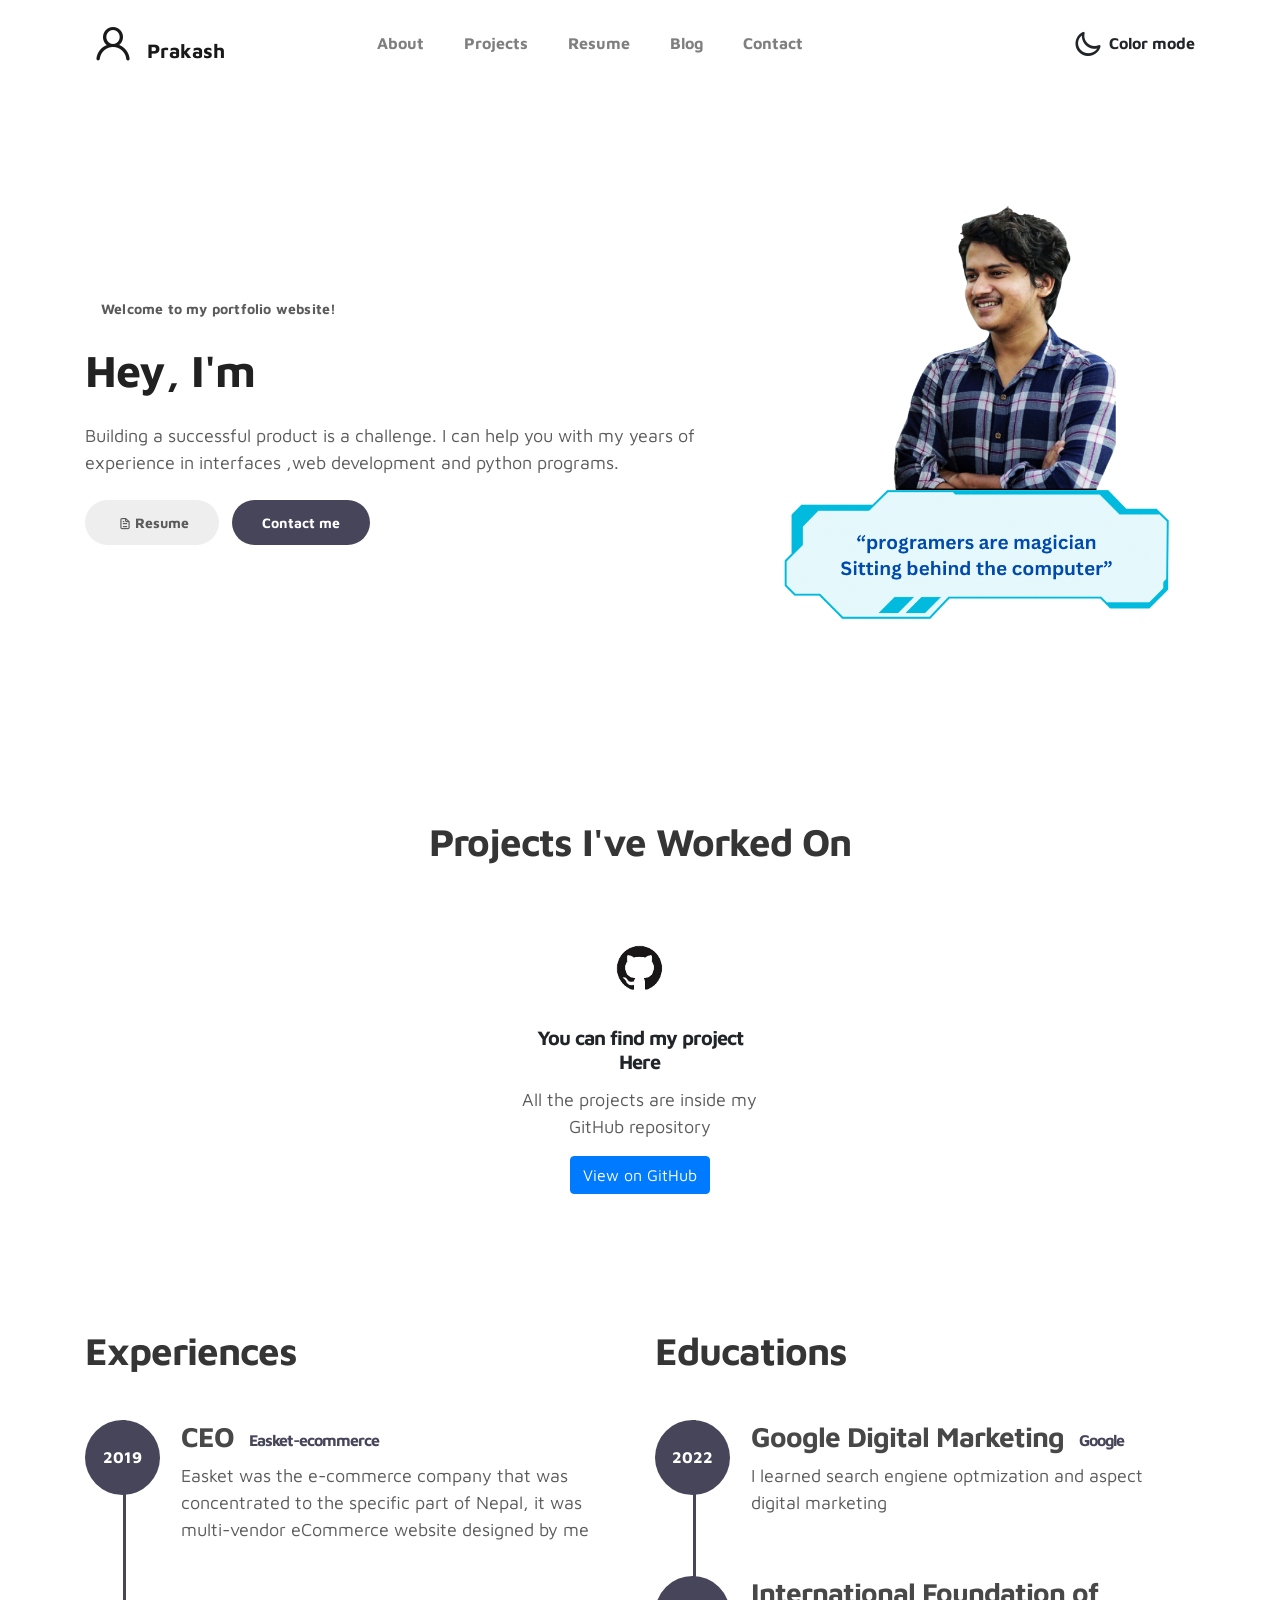
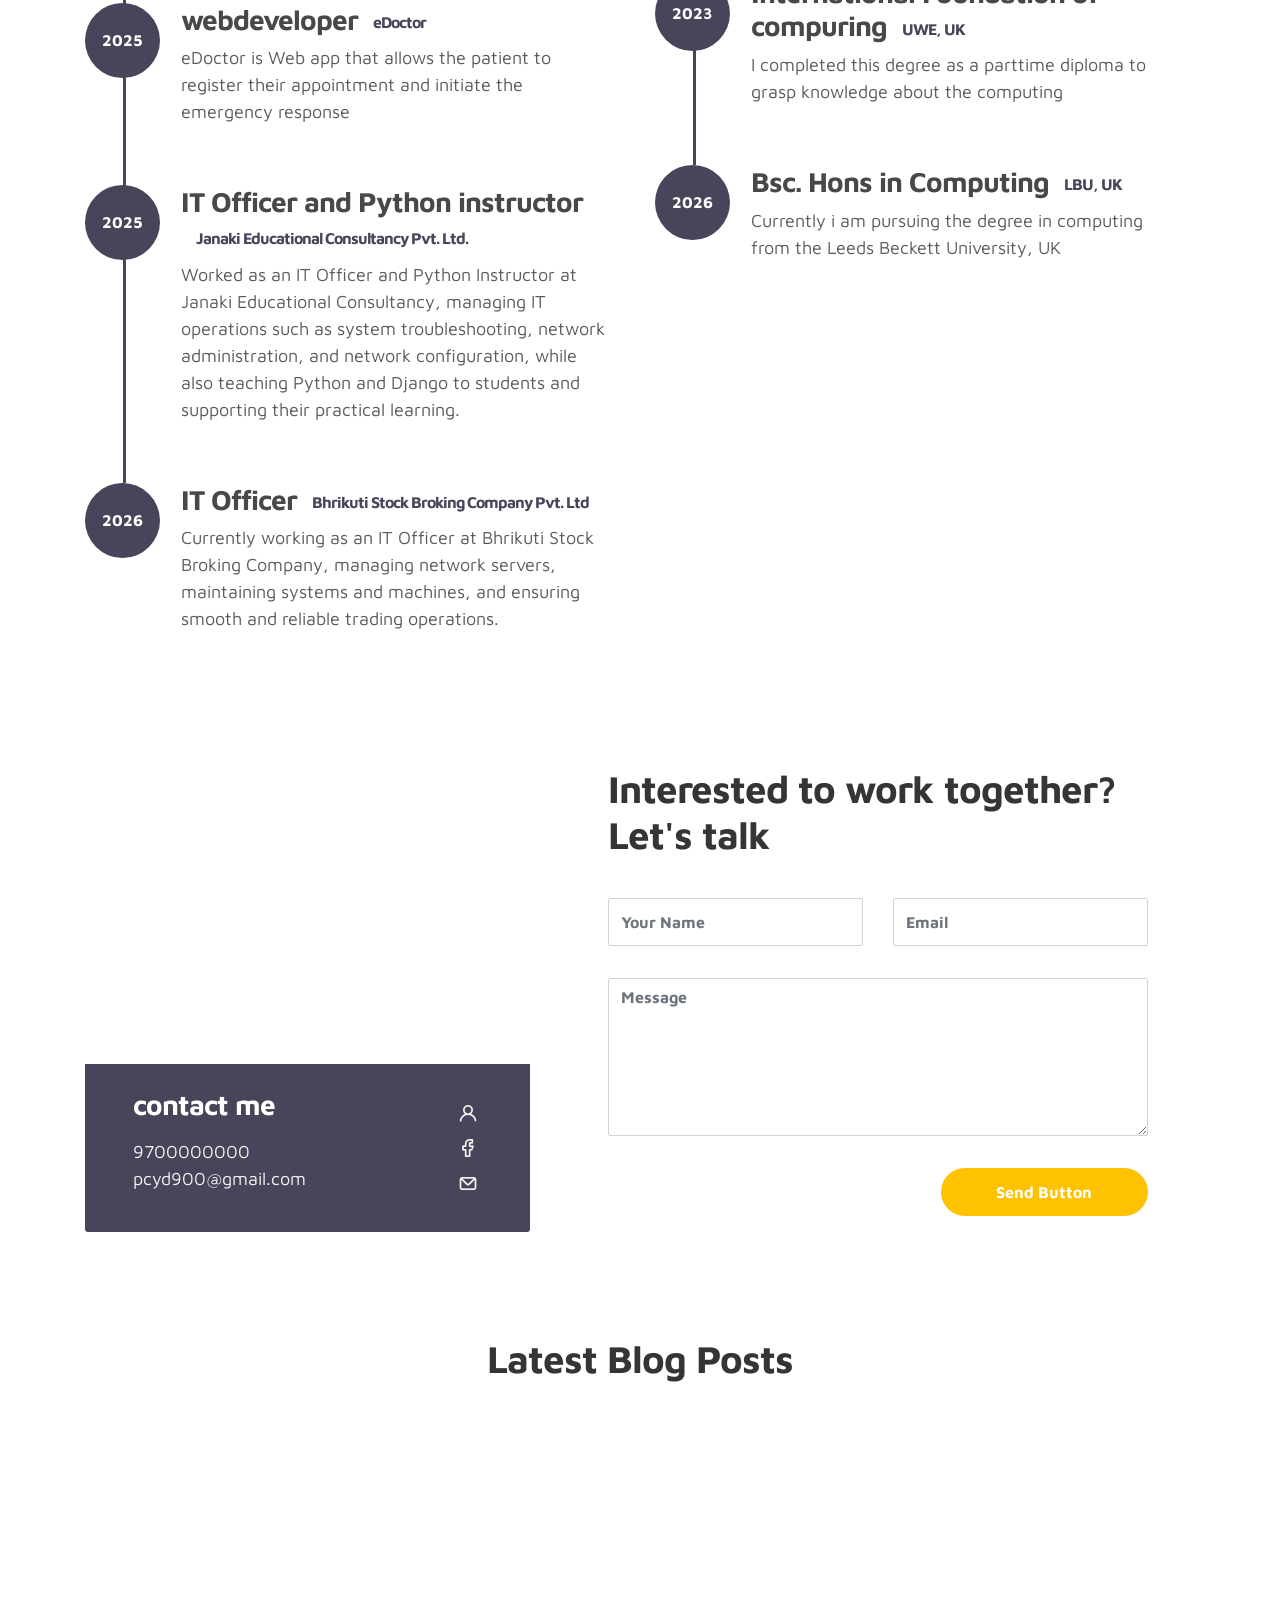
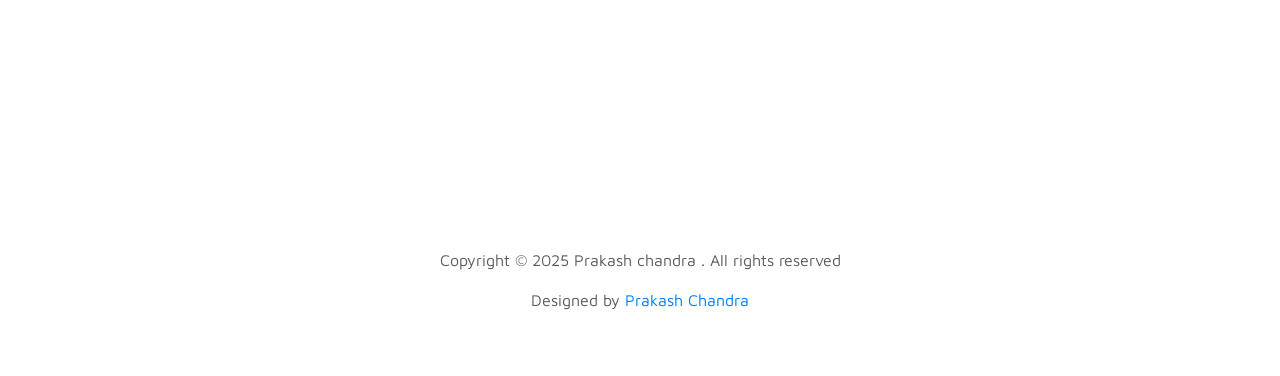
==== commit 5f4af136: "fix: updated the resume" ====
--- a/index.html
+++ b/index.html
@@ -78,8 +78,8 @@
                             <span class="mr-2">Hey, I'm</span>
                                 <div class="animated-info">
                                     <span class="animated-item">Prakash</span>
-                                    <span class="animated-item">webdeveloper</span>
                                     <span class="animated-item">Programmer</span>
+                                    <span class="animated-item">IT Officer</span>
                                 </div>
                         </h1>
 
@@ -153,7 +153,7 @@
                              </div>
                              <div class="timeline-info">
                                   <h3><span>CEO</span><small>Easket-ecommerce</small></h3>
-                                  <p>Easket was the e-commerce company that was concentrated to the specific part of Nepal, it was multi-vendor eCommerce website which my designed by me</p>
+                                  <p>Easket was the e-commerce company that was concentrated to the specific part of Nepal, it was multi-vendor eCommerce website  designed by me</p>
                              </div>
                         </div>
 
@@ -163,7 +163,27 @@
                             </div>
                             <div class="timeline-info">
                                 <h3><span>webdeveloper</span><small>eDoctor</small></h3>
-                                <p>eDoctor is Web app that allows the patient to register the appointment and initiate the emergency responce,it is designed for particular hospital</p>
+                                <p>eDoctor is Web app that allows the patient to register their  appointment and initiate the emergency response</p>
+                            </div>
+                        </div>
+
+                        <div class="timeline-wrapper">
+                            <div class="timeline-yr">
+                                <span>2025</span>
+                            </div>
+                            <div class="timeline-info">
+                                <h3><span>IT Officer and Python instructor</span><small>Janaki Educational Consultancy Pvt. Ltd.</small></h3>
+                                <p>Worked as an IT Officer and Python Instructor at Janaki Educational Consultancy, managing IT operations such as system troubleshooting, network administration, and network configuration, while also teaching Python and Django to students and supporting their practical learning.</p>
+                            </div>
+                        </div>
+
+                                                <div class="timeline-wrapper">
+                            <div class="timeline-yr">
+                                <span>2026 (Now)</span>
+                            </div>
+                            <div class="timeline-info">
+                                <h3><span>IT Officer</span><small>Bhrikuti Stock Broking Company Pvt. Ltd</small></h3>
+                                <p>Currently working as an IT Officer at Bhrikuti Stock Broking Company, managing network servers, maintaining systems and machines, and ensuring smooth and reliable trading operations.</p>
                             </div>
                         </div>
                     </div>
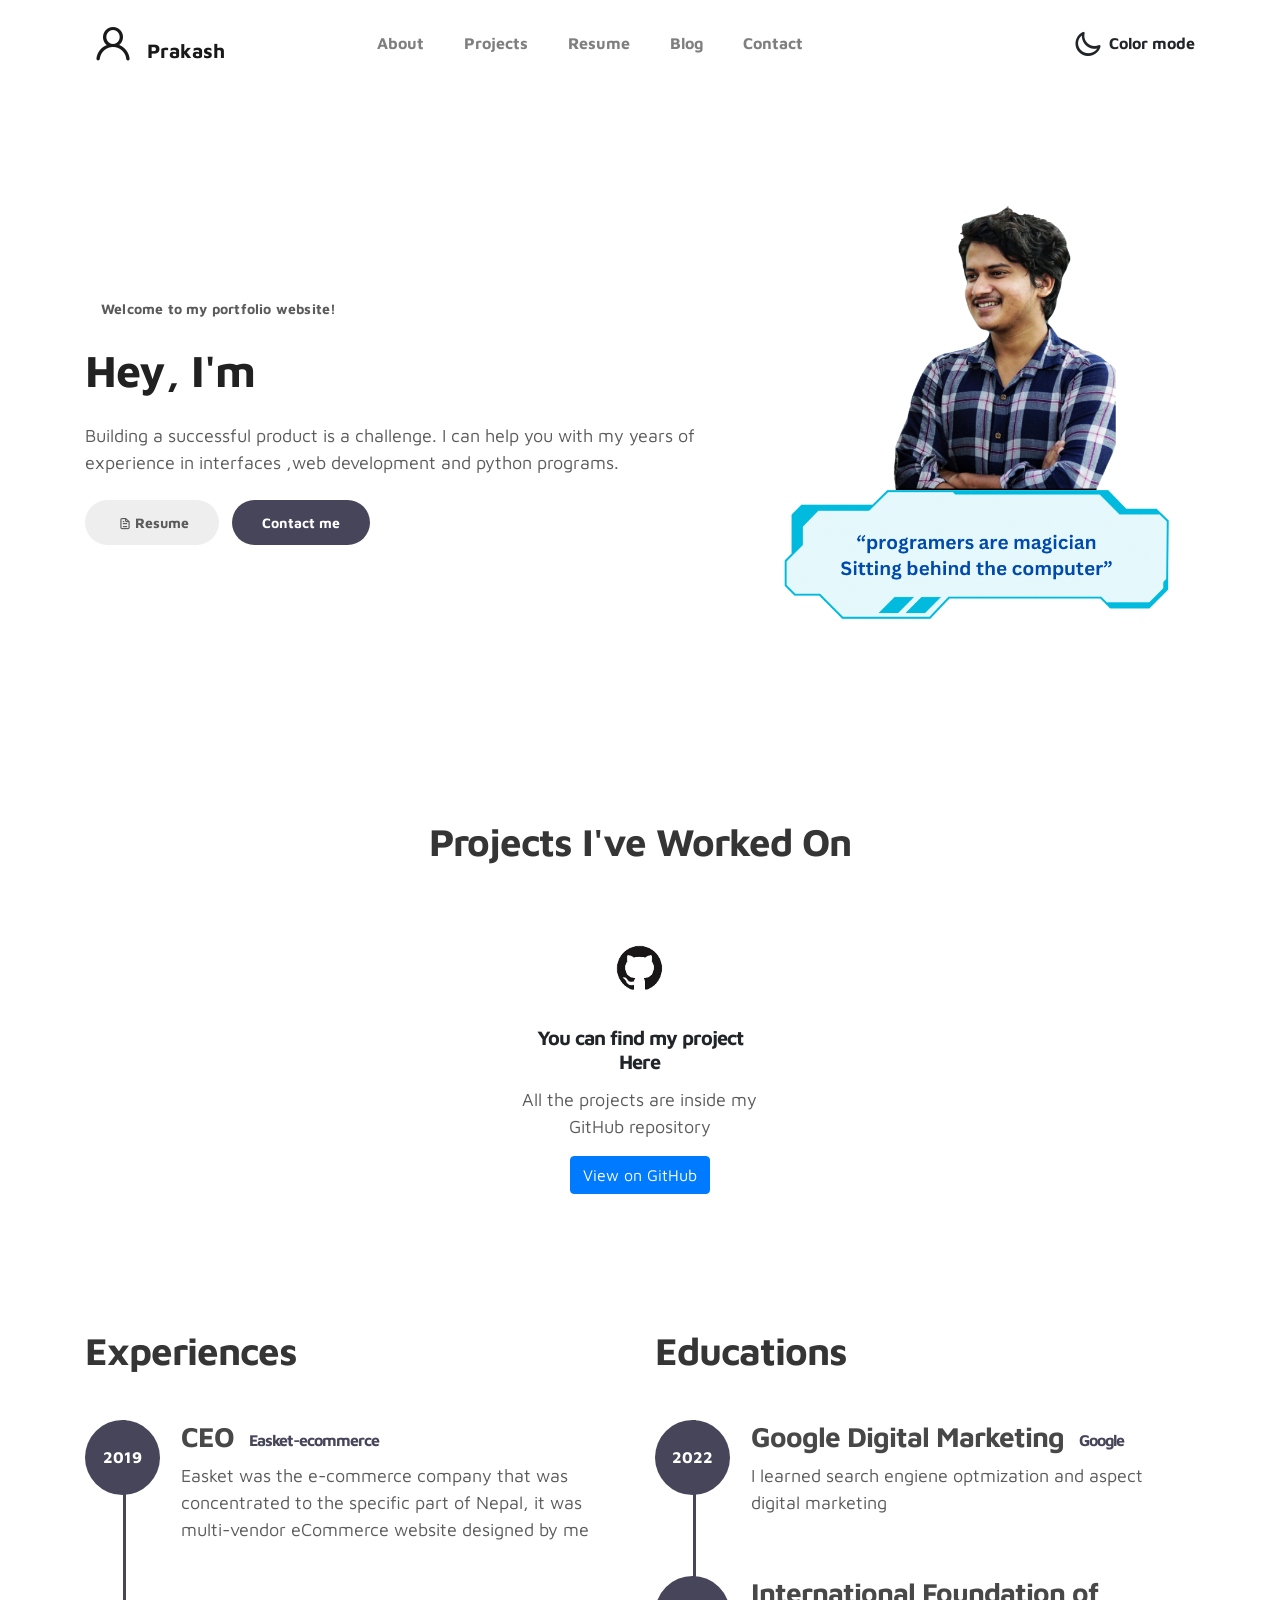
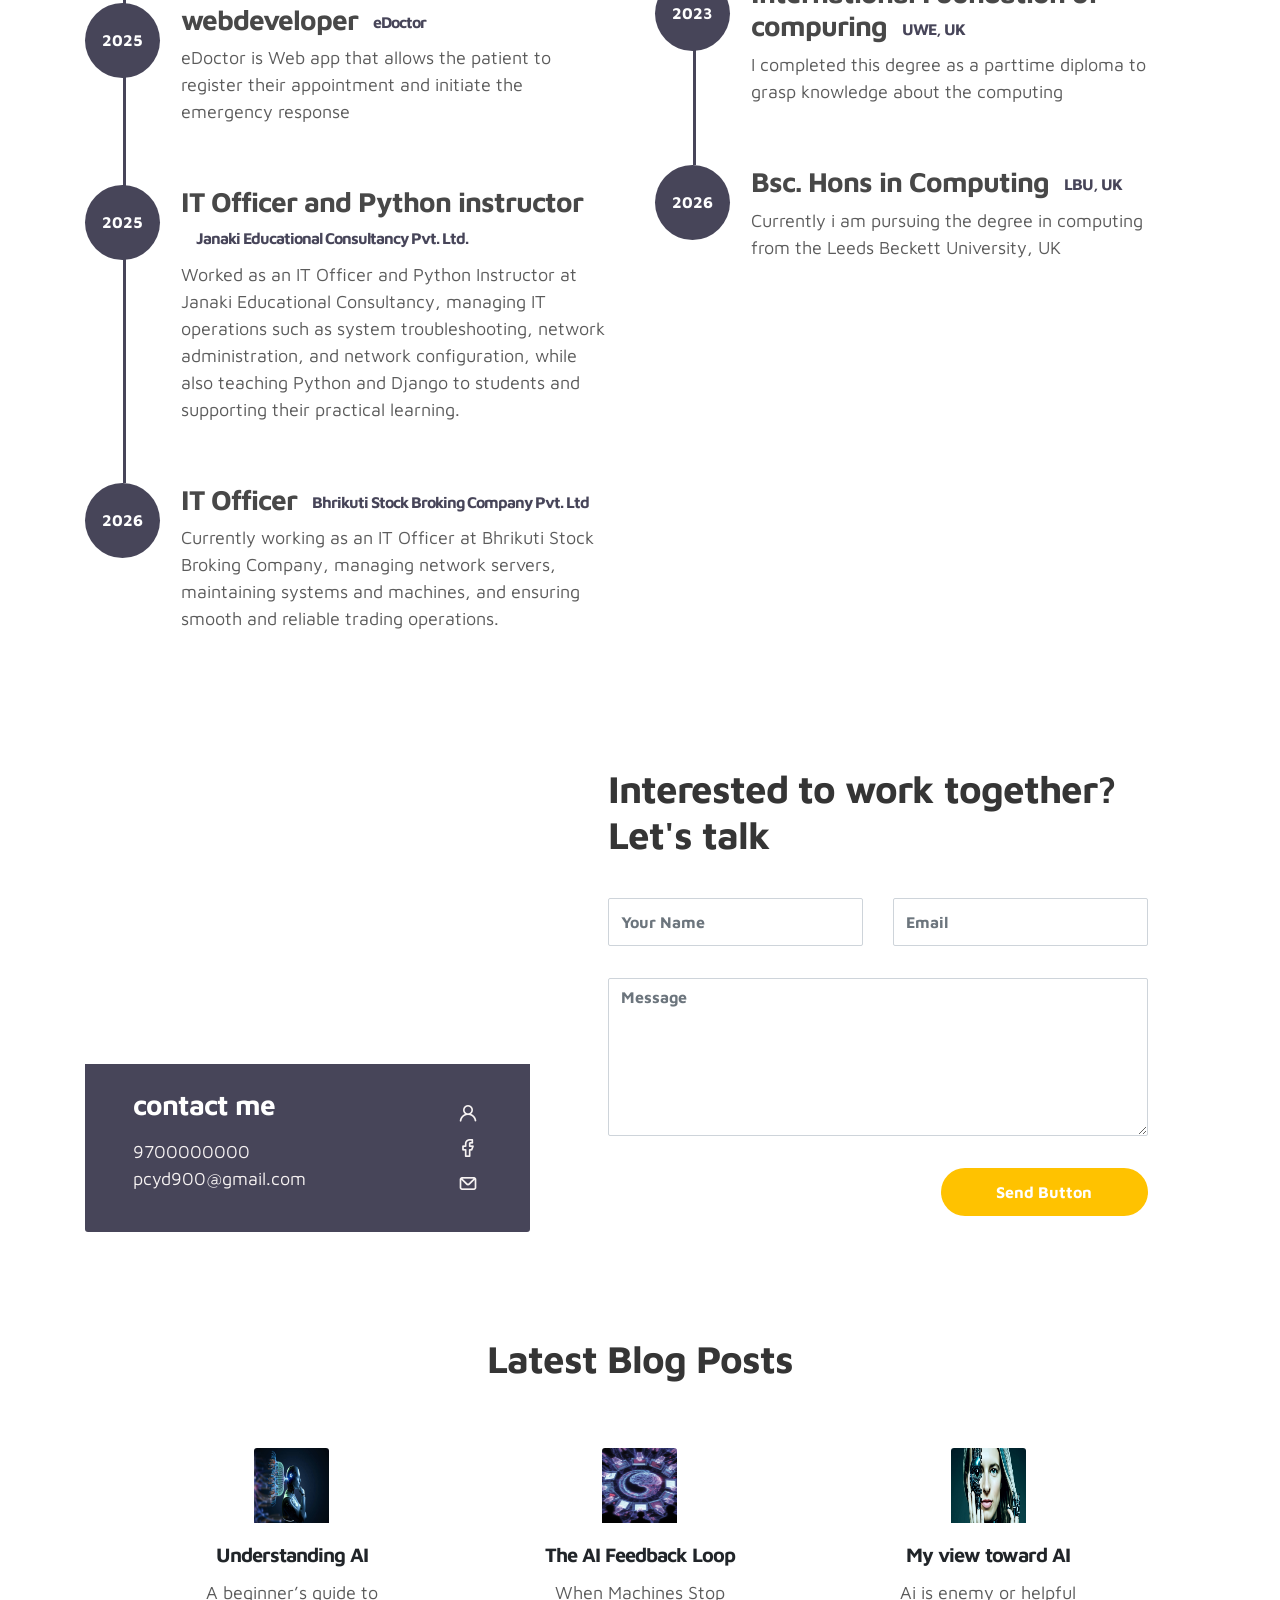
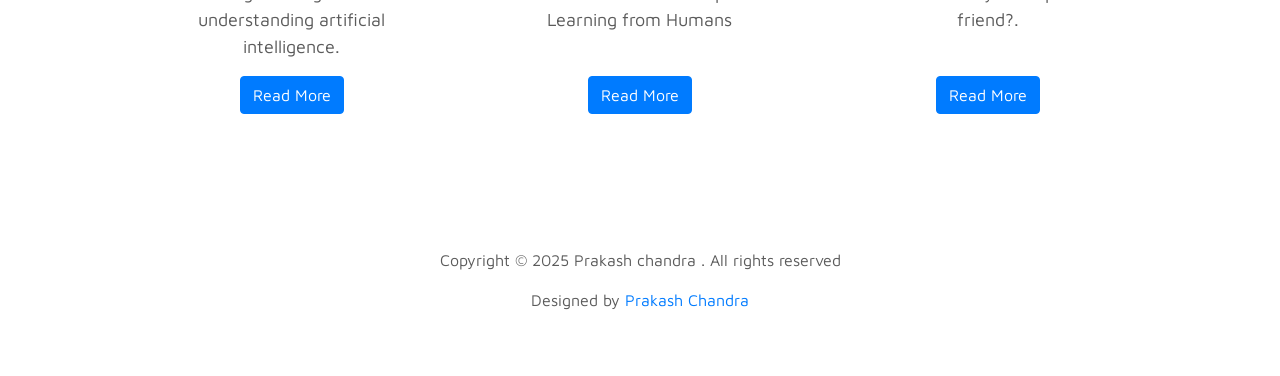
==== commit 237abbf2: "feat: added new blog" ====
--- a/index.html
+++ b/index.html
@@ -321,15 +321,15 @@
                   <!-- Blog Card 2 -->
                   <div class="col-12 col-md-6 col-lg-4 d-flex justify-content-center">
                       <div class="card glow-card h-100 text-center p-3">
-                          <img src="images/project/web.jpg" 
+                          <img src="images/project/mad.jpg" 
                                class="card-img-top mx-auto img-fluid" 
                                alt="Blog 2" 
                                style="height:75px; width: 75px;">
                           <div class="card-body d-flex flex-column align-items-center">
-                              <h5 class="card-title">Web Development Trends</h5>
-                              <p class="card-text text-center">Top web development trends you should know in 2025.</p>
+                              <h5 class="card-title">The AI Feedback Loop</h5>
+                              <p class="card-text text-center">When Machines Stop Learning from Humans</p>
                               <div class="mt-auto">
-                                  <a href="blog2.html" 
+                                  <a href="MAD.html" 
                                      class="btn btn-primary" 
                                      target="_blank">
                                       Read More
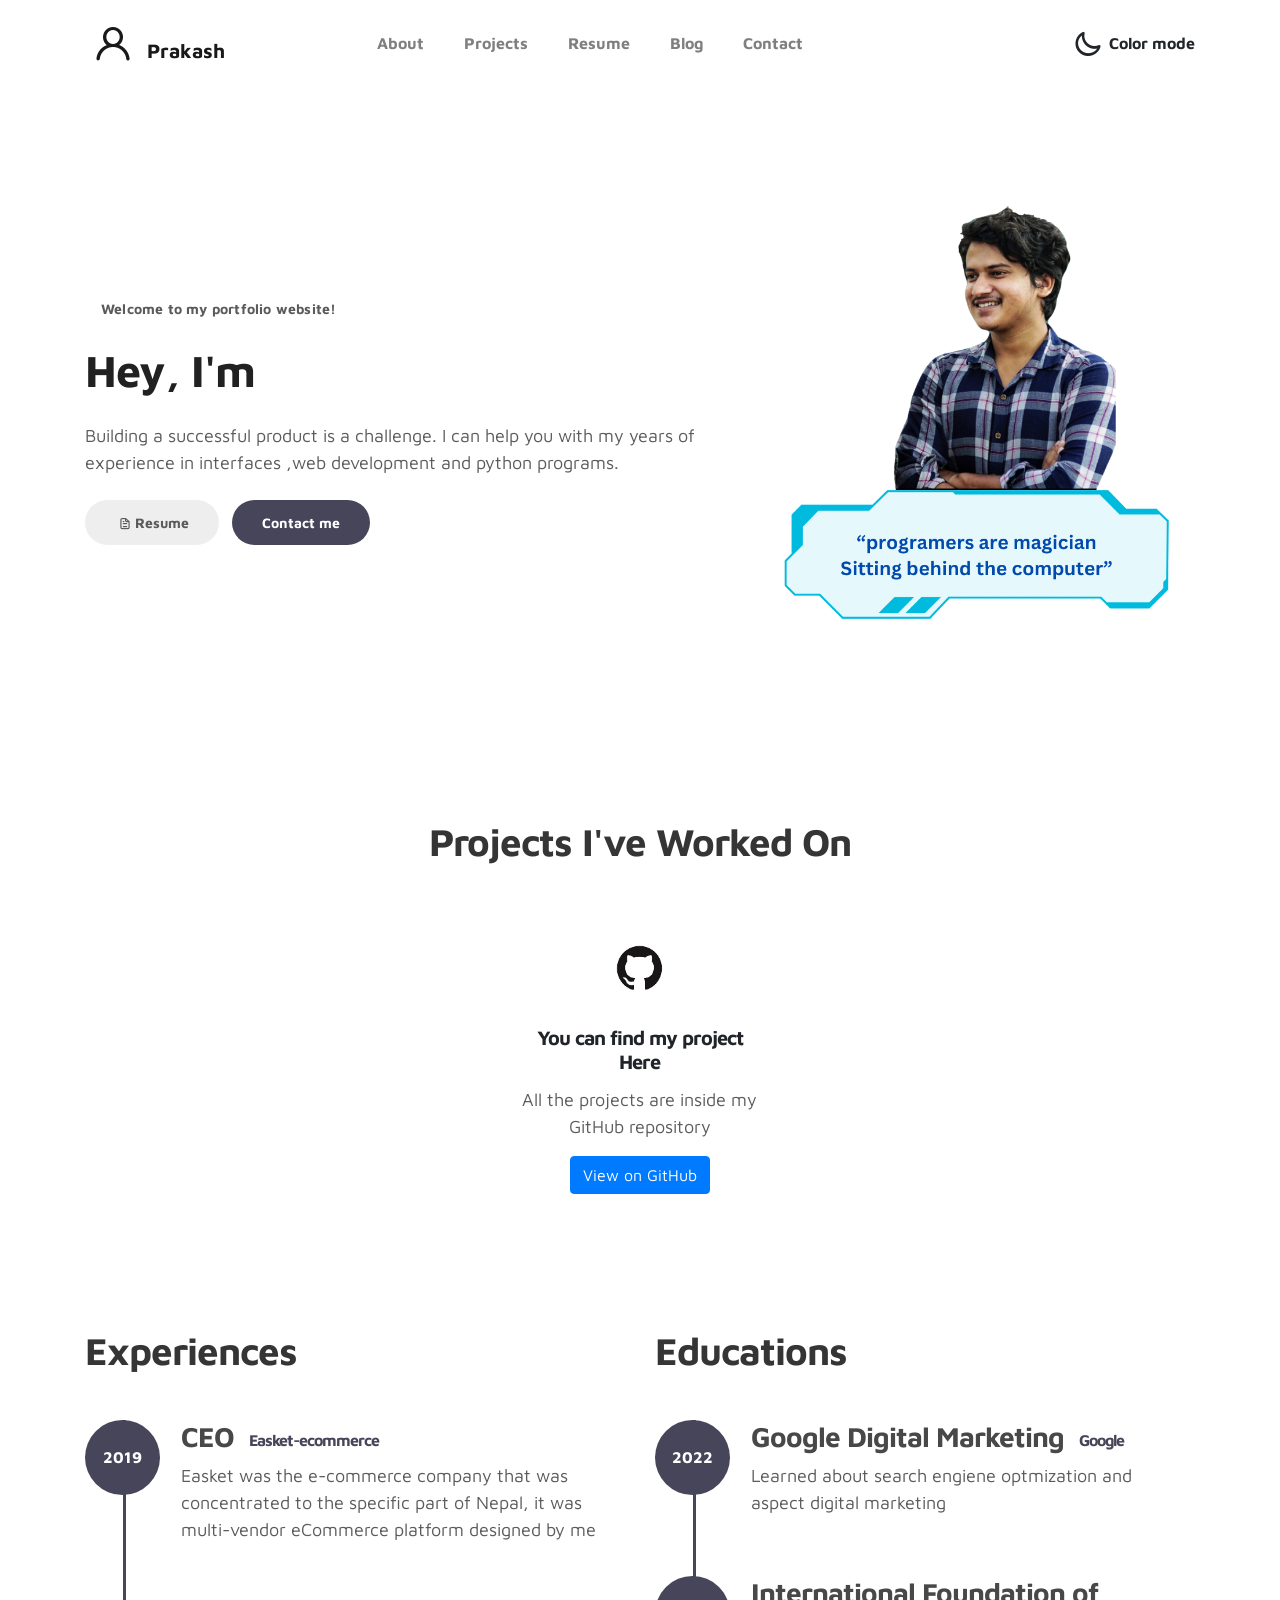
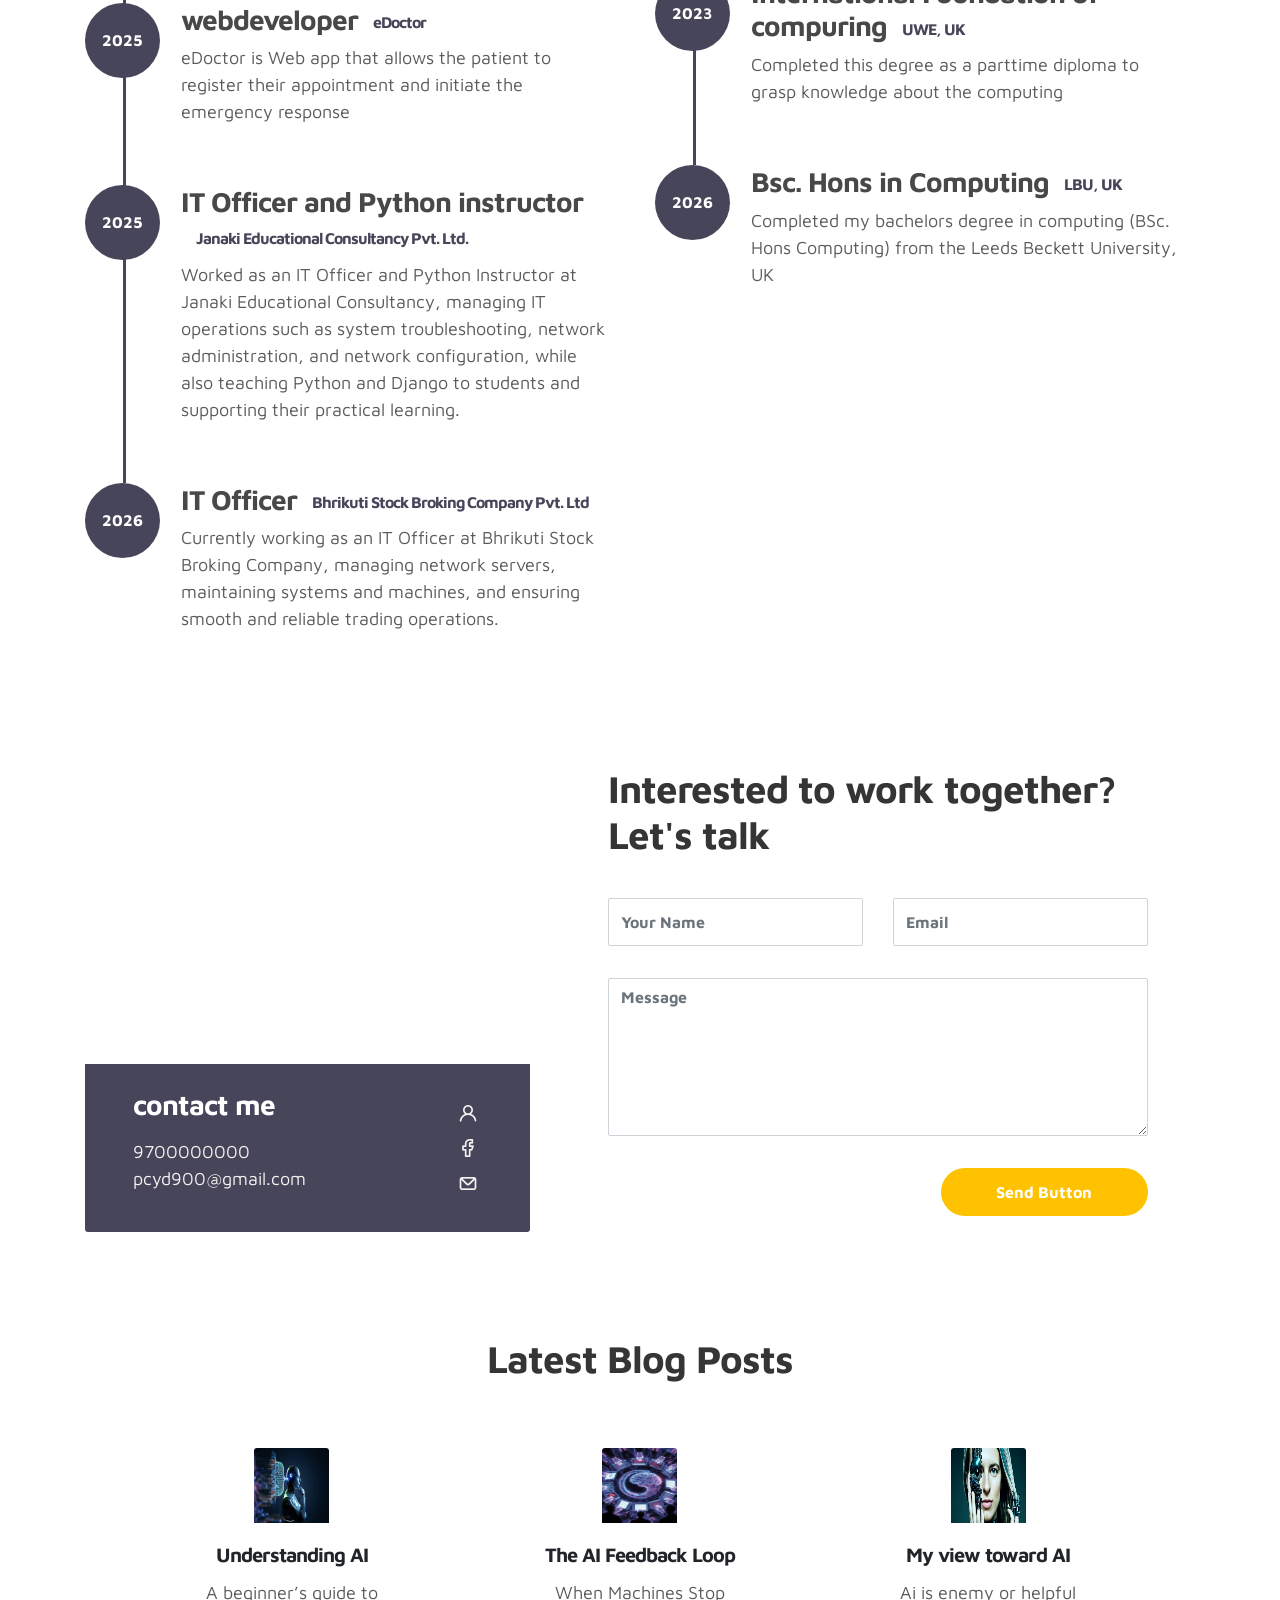
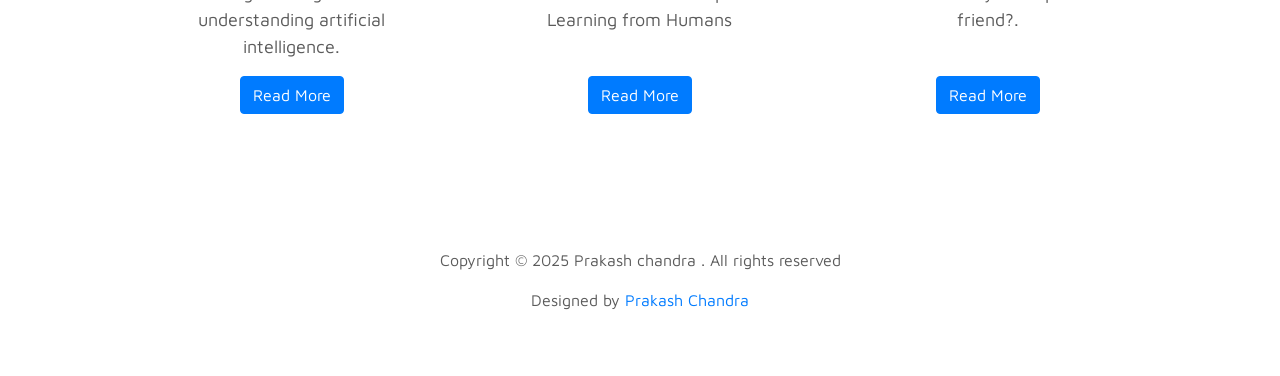
==== commit f007e2a0: "Update index.html added the link of the github" ====
--- a/index.html
+++ b/index.html
@@ -122,7 +122,7 @@
                               <h5 class="card-title">You can find my project Here</h5>
                               <p class="card-text text-center">All the projects are inside my GitHub repository</p>
                               <div class="mt-auto">
-                                  <a href="https://github.com/pcyd400" 
+                                  <a href="https://github.com/Prakash-Chandra-Yadav?tab=repositories" 
                                      class="btn btn-primary" 
                                      target="_blank">
                                       <i class="uil uil-github"></i> View on GitHub
@@ -153,7 +153,7 @@
                              </div>
                              <div class="timeline-info">
                                   <h3><span>CEO</span><small>Easket-ecommerce</small></h3>
-                                  <p>Easket was the e-commerce company that was concentrated to the specific part of Nepal, it was multi-vendor eCommerce website  designed by me</p>
+                                  <p>Easket was the e-commerce company that was concentrated to the specific part of Nepal, it was multi-vendor eCommerce platform designed by me</p>
                              </div>
                         </div>
 
@@ -200,7 +200,7 @@
                             </div>
                             <div class="timeline-info">
                                 <h3><span>Google Digital Marketing</span><small>Google</small></h3>
-                                <p>I learned search engiene optmization and aspect digital marketing</p>
+                                <p> Learned about search engiene optmization and aspect digital marketing</p>
                             </div>
                         </div>
 
@@ -210,7 +210,7 @@
                           </div>
                           <div class="timeline-info">
                                <h3><span>International Foundation of compuring</span><small>UWE, UK</small></h3>
-                               <p>I completed this degree as a parttime diploma to grasp knowledge about the computing</p>
+                               <p>Completed this degree as a parttime diploma to grasp knowledge about the computing</p>
                           </div>
                         </div>
                         
@@ -220,7 +220,7 @@
                             </div>
                             <div class="timeline-info">
                                 <h3><span>Bsc. Hons in Computing</span><small>LBU, UK</small></h3>
-                                <p>Currently i am pursuing the degree in computing from the Leeds Beckett University, UK</p>
+                                <p>Completed my bachelors degree in computing (BSc. Hons Computing) from the Leeds Beckett University, UK</p>
                             </div>
                         </div>
 
@@ -390,4 +390,4 @@
     <script src="js/custom.js"></script>
 
   </body>
-</html>+</html>
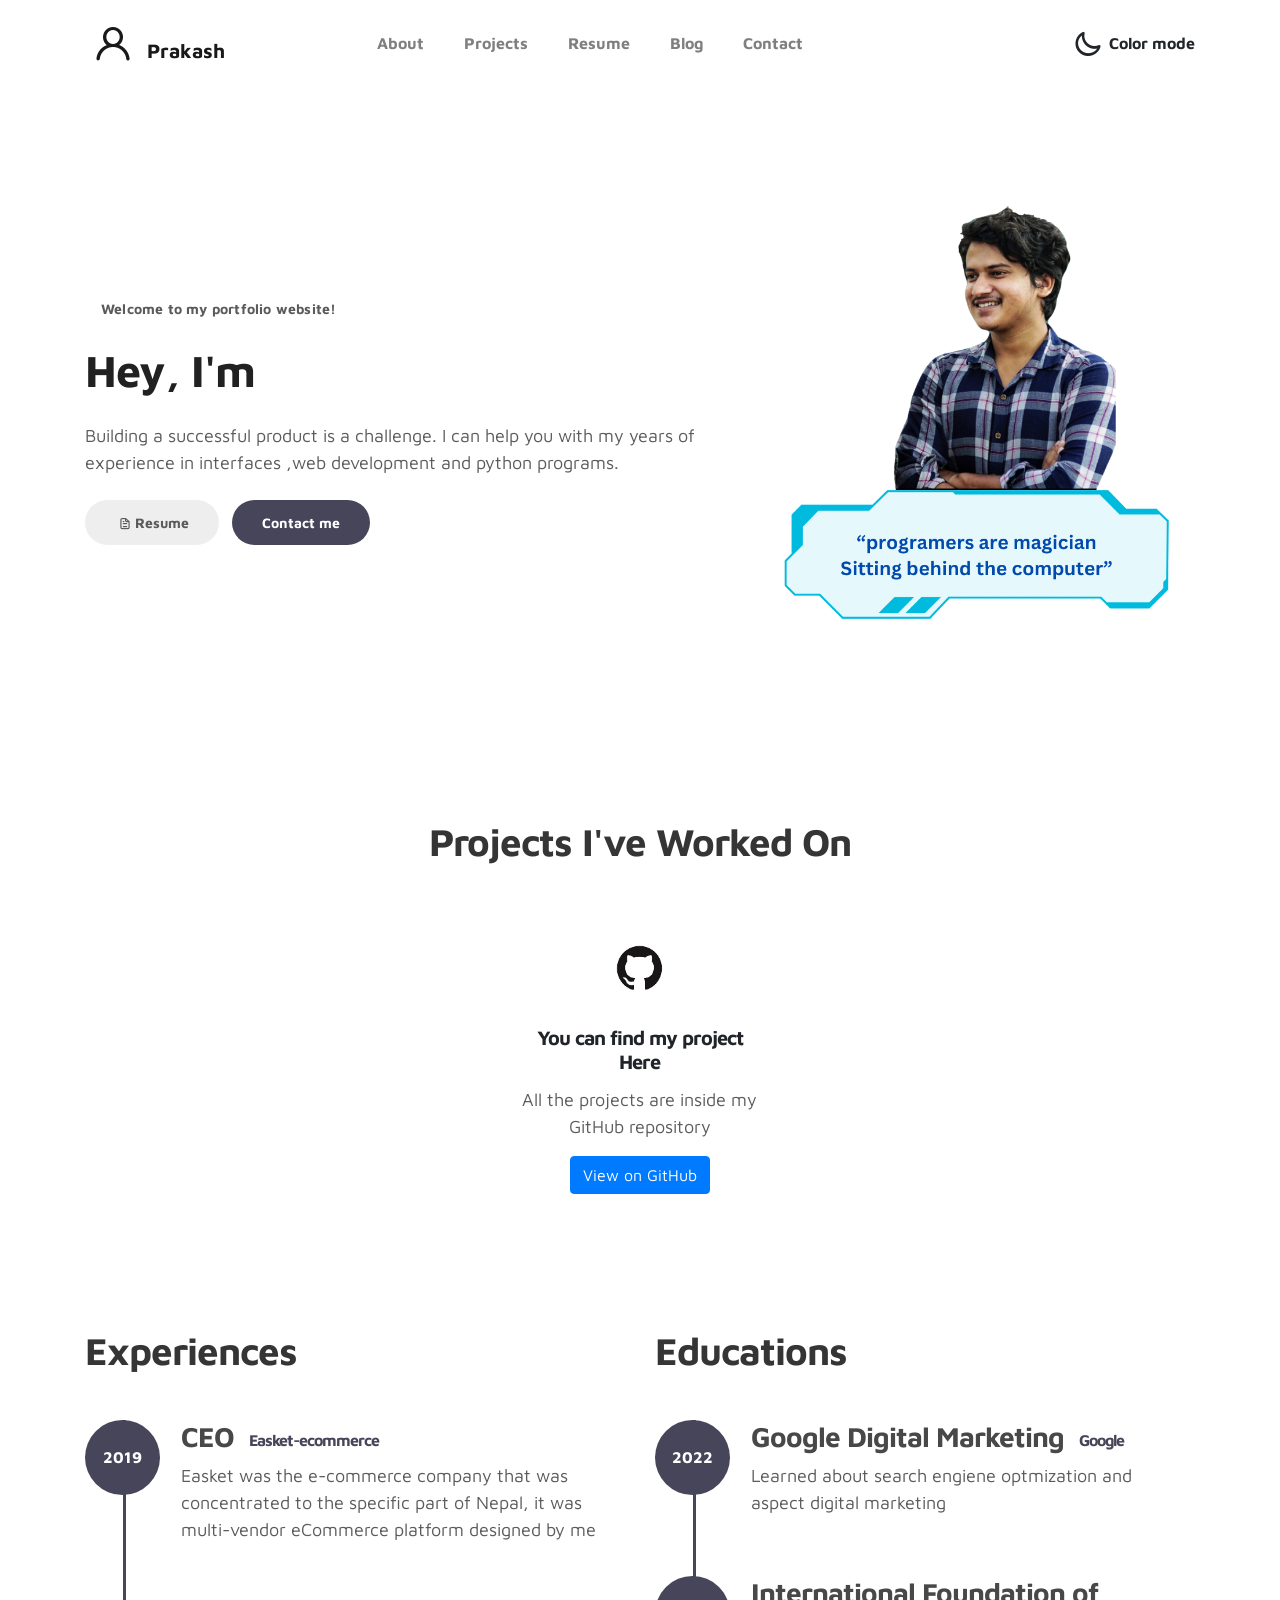
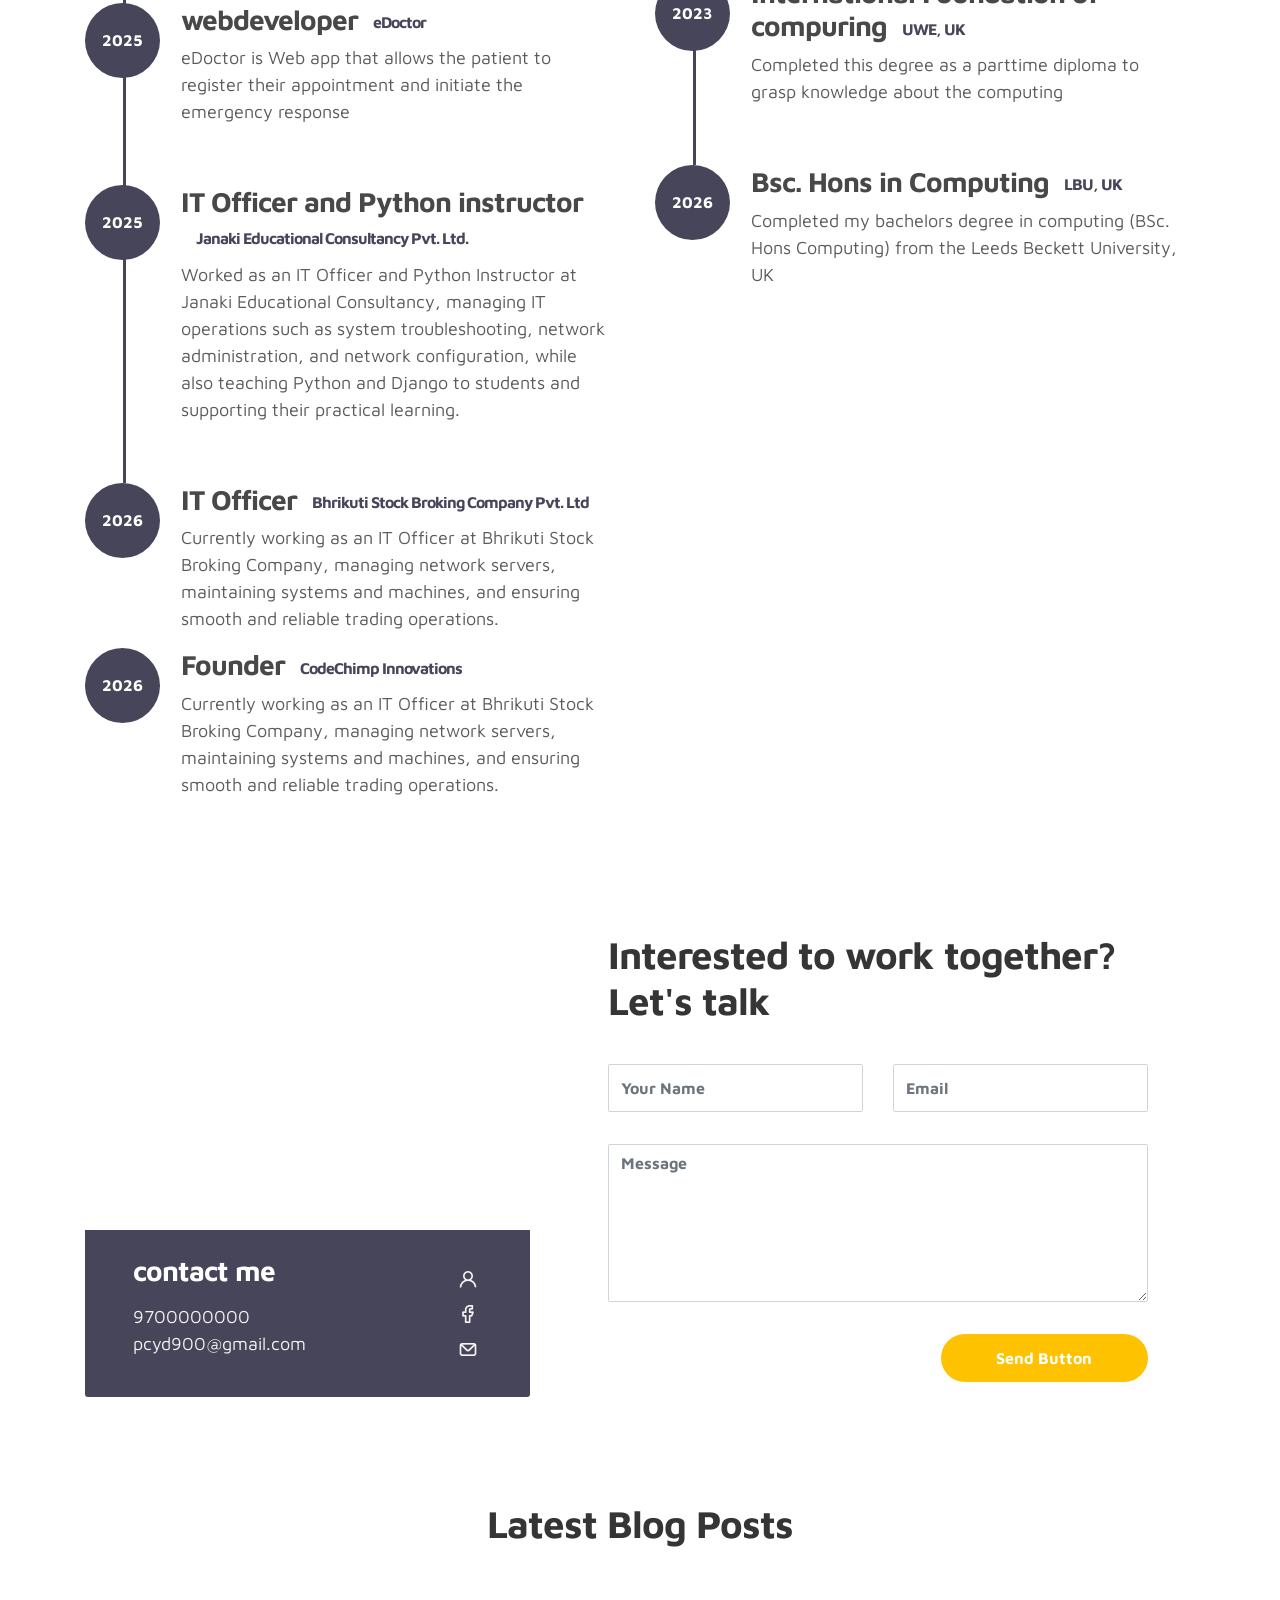
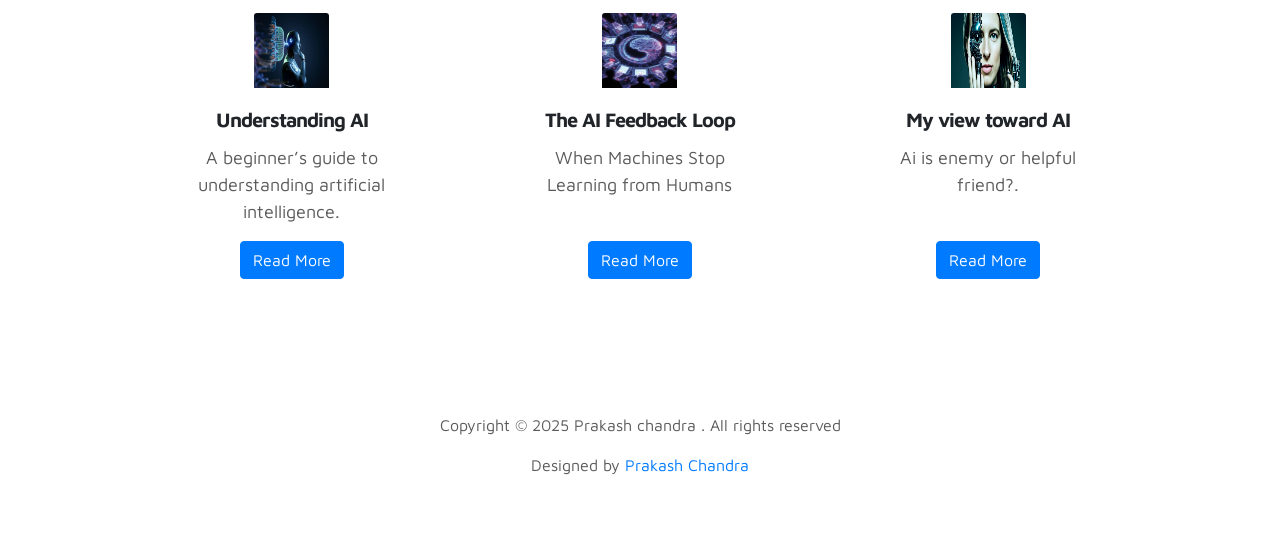
==== commit 7d2c352e: "added the new company status" ====
--- a/index.html
+++ b/index.html
@@ -185,6 +185,14 @@
                                 <h3><span>IT Officer</span><small>Bhrikuti Stock Broking Company Pvt. Ltd</small></h3>
                                 <p>Currently working as an IT Officer at Bhrikuti Stock Broking Company, managing network servers, maintaining systems and machines, and ensuring smooth and reliable trading operations.</p>
                             </div>
+
+                            <div class="timeline-yr">
+                                <span>2026 (Now)</span>
+                            </div>
+                            <div class="timeline-info">
+                                <h3><span>Founder</span><small>CodeChimp Innovations</small></h3>
+                                <p>Currently working as an IT Officer at Bhrikuti Stock Broking Company, managing network servers, maintaining systems and machines, and ensuring smooth and reliable trading operations.</p>
+                            </div>
                         </div>
                     </div>
                 </div>
@@ -223,6 +231,7 @@
                                 <p>Completed my bachelors degree in computing (BSc. Hons Computing) from the Leeds Beckett University, UK</p>
                             </div>
                         </div>
+                        
 
                     </div>
                 </div>
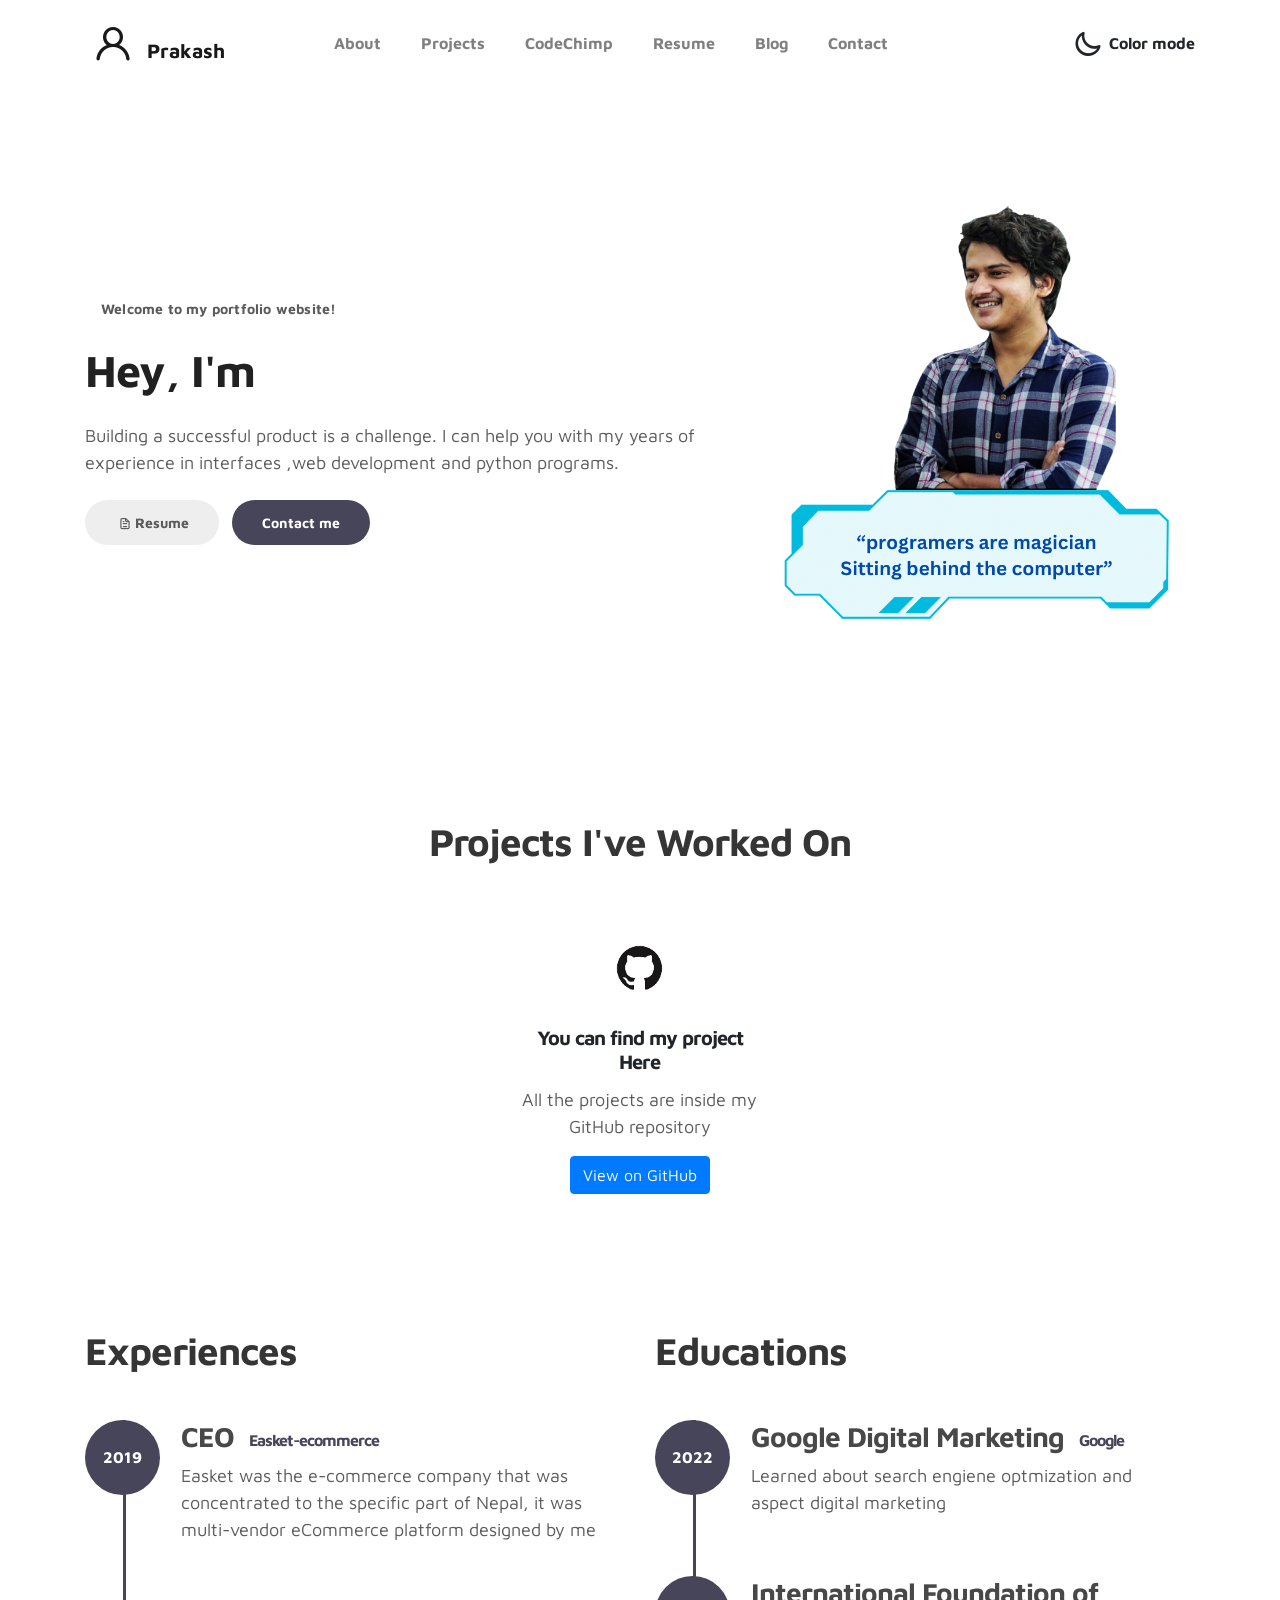
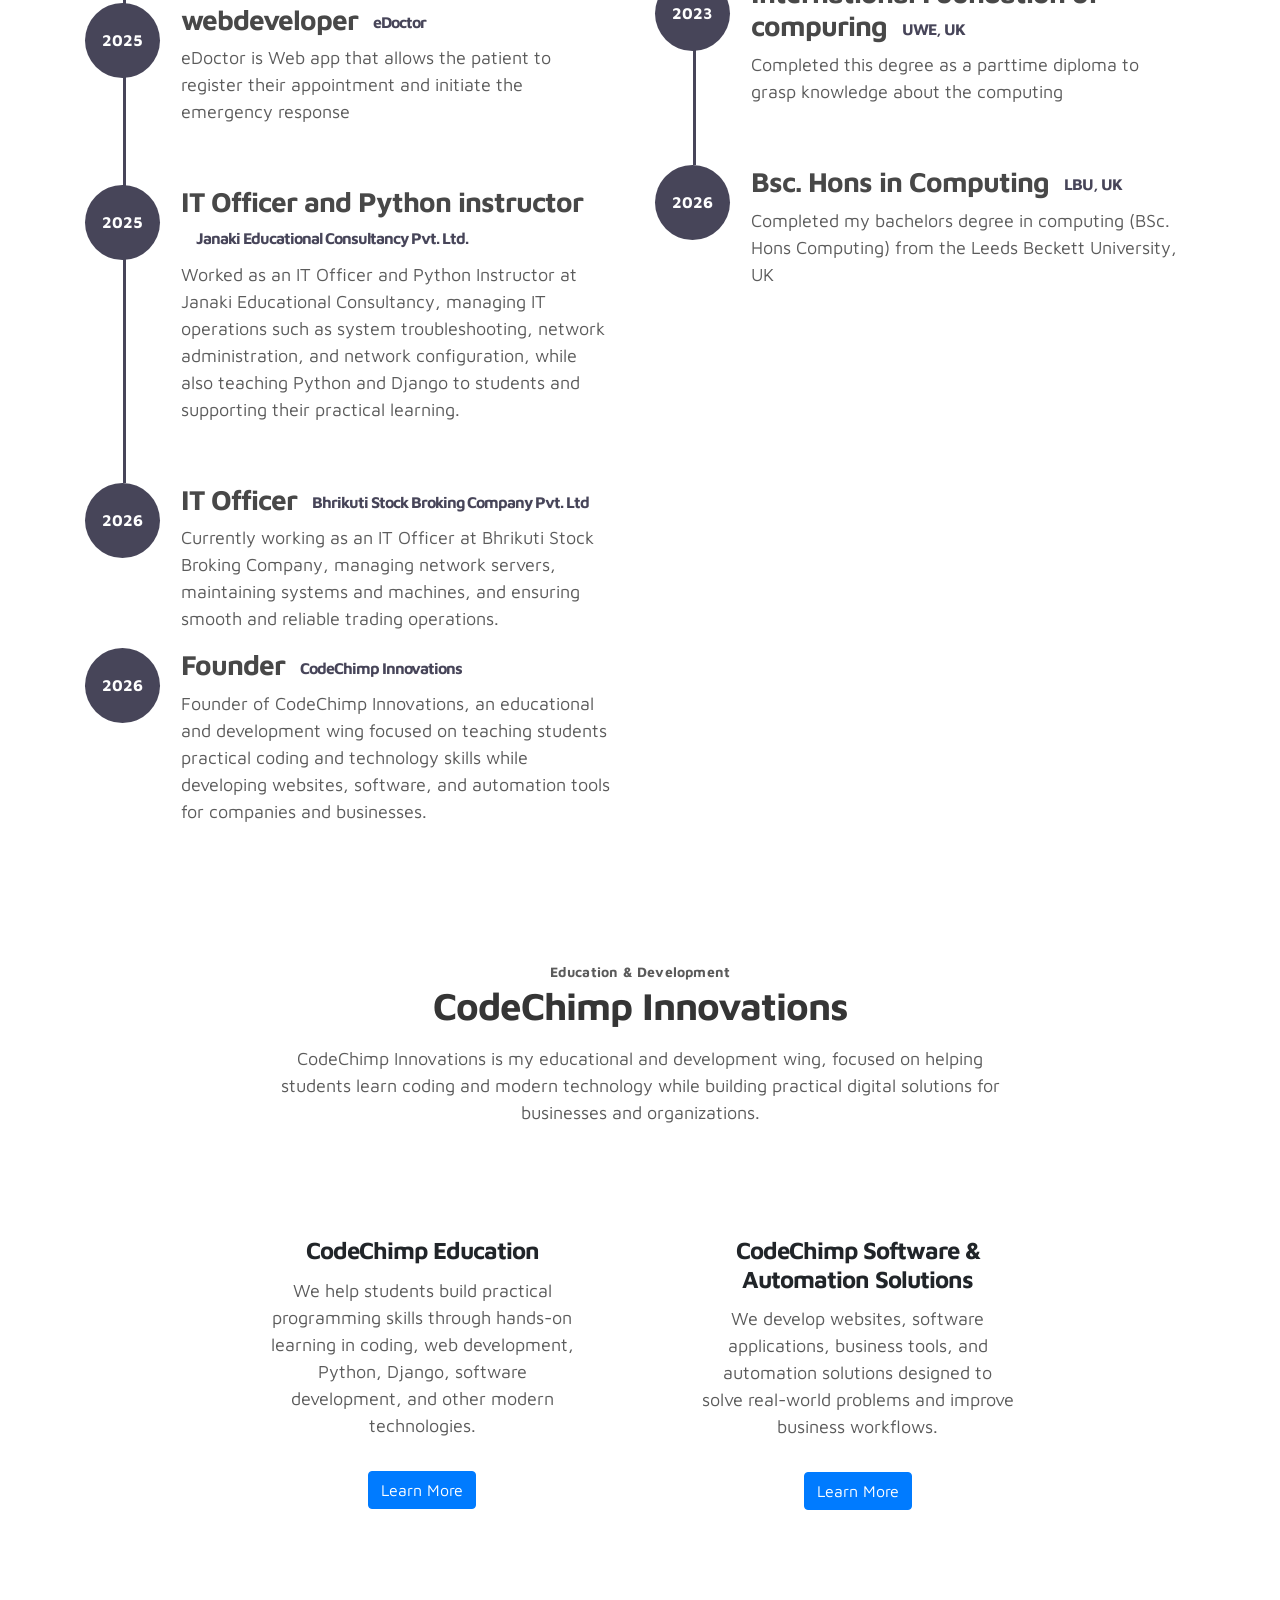
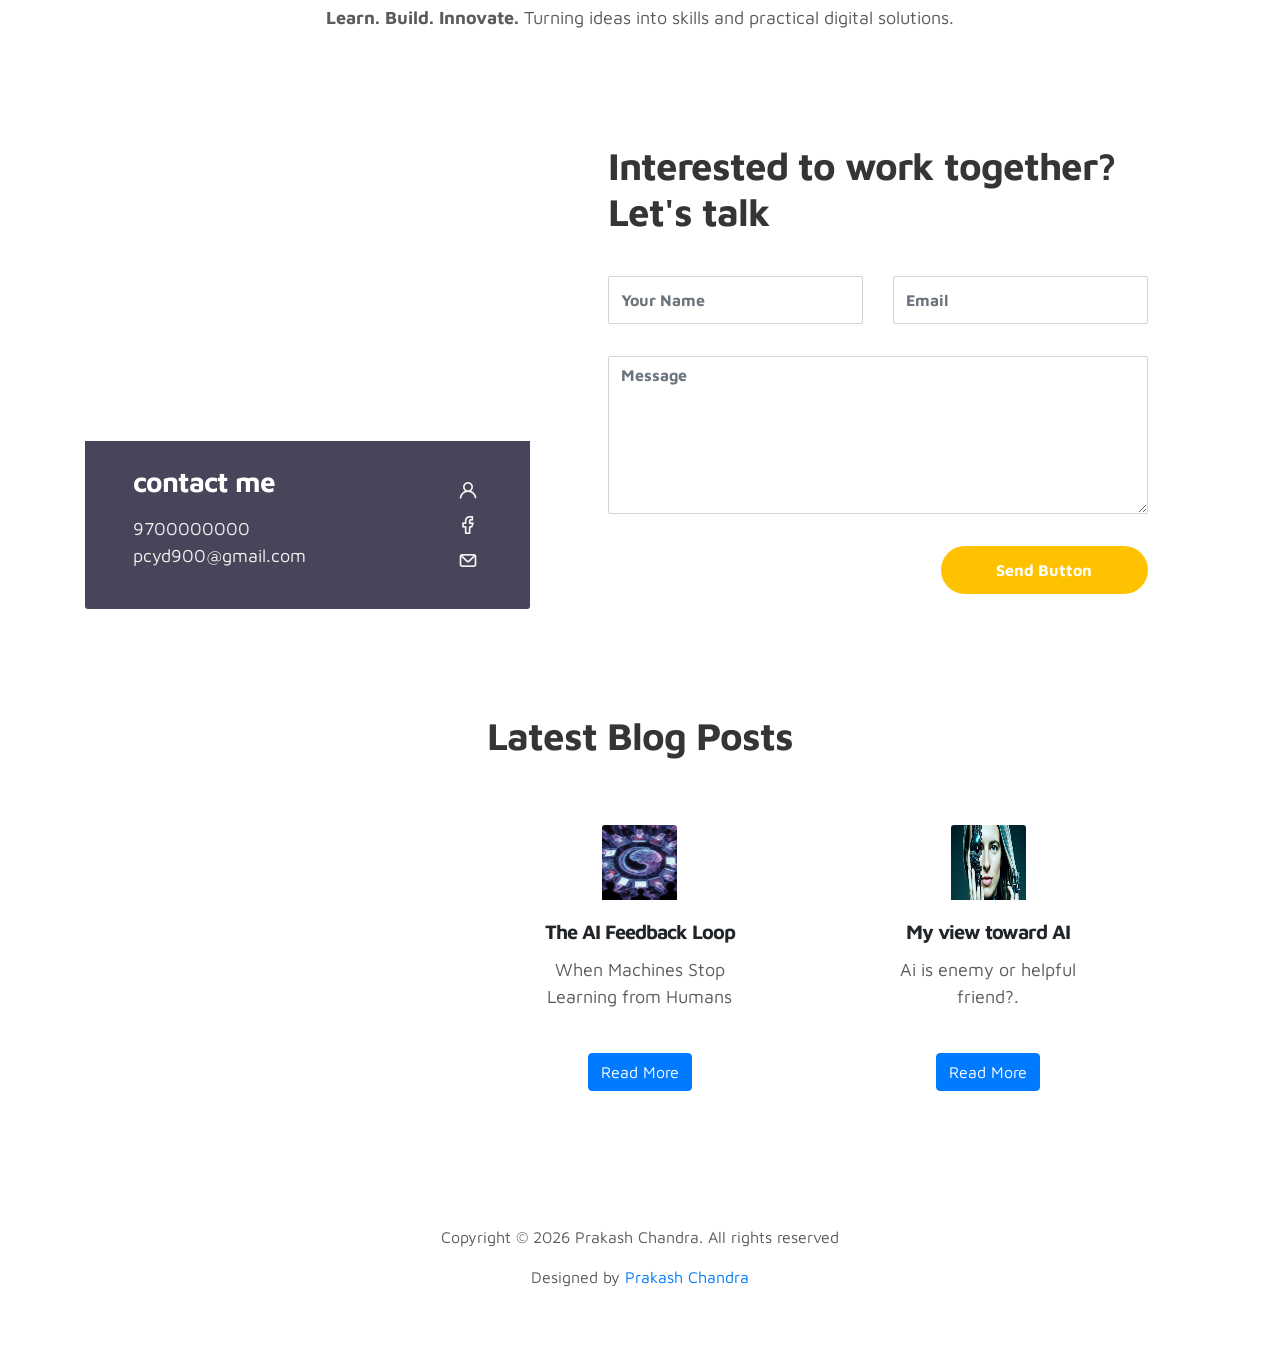
==== commit 6192094c: "added new business details" ====
--- a/index.html
+++ b/index.html
@@ -3,7 +3,7 @@
   <head>
     <meta charset="utf-8">
     <meta name="viewport" content="width=device-width, initial-scale=1, shrink-to-fit=no">
-    <meta name="description" content="">
+    <meta name="description" content="Prakash Chandra - Programmer, IT Officer, and Founder of CodeChimp Innovations">
     <meta name="author" content="">
 
     <title>Prakash</title>
@@ -42,6 +42,9 @@
                     </li>
                     <li class="nav-item">
                         <a href="#project" class="nav-link"><span data-hover="Projects">Projects</span></a>
+                    </li>
+                    <li class="nav-item">
+                        <a href="codechimp.html" class="nav-link"><span data-hover="CodeChimp">CodeChimp</span></a>
                     </li>
                     <li class="nav-item">
                         <a href="#resume" class="nav-link"><span data-hover="Resume">Resume</span></a>
@@ -191,7 +194,7 @@
                             </div>
                             <div class="timeline-info">
                                 <h3><span>Founder</span><small>CodeChimp Innovations</small></h3>
-                                <p>Currently working as an IT Officer at Bhrikuti Stock Broking Company, managing network servers, maintaining systems and machines, and ensuring smooth and reliable trading operations.</p>
+                                <p>Founder of CodeChimp Innovations, an educational and development wing focused on teaching students practical coding and technology skills while developing websites, software, and automation tools for companies and businesses.</p>
                             </div>
                         </div>
                     </div>
@@ -239,6 +242,74 @@
             </div>
         </div>
     </section>
+
+<!-- CODECHIMP INNOVATIONS -->
+<section class="py-5 d-flex justify-content-center align-items-center" id="codechimp">
+    <div class="container">
+        <div class="row justify-content-center">
+            <div class="col-lg-11 text-center mx-auto col-12">
+                <div class="col-lg-9 mx-auto mb-5">
+                    <small class="small-text">Education & Development</small>
+                    <h2>CodeChimp Innovations</h2>
+                    <p class="mt-3">
+                        CodeChimp Innovations is my educational and development wing,
+                        focused on helping students learn coding and modern technology
+                        while building practical digital solutions for businesses and organizations.
+                    </p>
+                </div>
+
+                <div class="row justify-content-center">
+                    <!-- Education -->
+                    <div class="col-12 col-md-6 col-lg-5 mb-4 d-flex justify-content-center">
+                        <div class="card glow-card h-100 text-center p-4">
+                            <div class="mb-3">
+                                <i class="uil uil-graduation-cap" style="font-size: 45px;"></i>
+                            </div>
+                            <div class="card-body">
+                                <h4 class="card-title">CodeChimp Education</h4>
+                                <p class="card-text">
+                                    We help students build practical programming skills through
+                                    hands-on learning in coding, web development, Python, Django,
+                                    software development, and other modern technologies.
+                                </p>
+                                <a href="codechimpeducation.html" class="btn btn-primary mt-3">
+                                    Learn More
+                                </a>
+                            </div>
+                        </div>
+                    </div>
+
+                    <!-- Development -->
+                    <div class="col-12 col-md-6 col-lg-5 mb-4 d-flex justify-content-center">
+                        <div class="card glow-card h-100 text-center p-4">
+                            <div class="mb-3">
+                                <i class="uil uil-brackets-curly" style="font-size: 45px;"></i>
+                            </div>
+                            <div class="card-body">
+                                <h4 class="card-title">CodeChimp Software & Automation Solutions</h4>
+                                <p class="card-text">
+                                    We develop websites, software applications, business tools,
+                                    and automation solutions designed to solve real-world
+                                    problems and improve business workflows.
+                                </p>
+                                <a href="codechimpinnovation.html" class="btn btn-primary mt-3">
+                                    Learn More
+                                </a>
+                            </div>
+                        </div>
+                    </div>
+                </div>
+
+                <div class="mt-4">
+                    <p>
+                        <strong>Learn. Build. Innovate.</strong>
+                        Turning ideas into skills and practical digital solutions.
+                    </p>
+                </div>
+            </div>
+        </div>
+    </div>
+</section>
 
     <!-- CONTACT -->
     <section class="contact py-5" id="contact">
@@ -381,7 +452,7 @@
                <div class="row">
 
                     <div class="col-lg-12 col-12">                                
-                        <p class="copyright-text text-center">Copyright &copy; 2025 Prakash chandra . All rights reserved</p>
+                        <p class="copyright-text text-center">Copyright &copy; 2026 Prakash Chandra. All rights reserved</p>
                         <p class="copyright-text text-center">Designed by <a rel="nofollow" href="https://www.prakashchandra.com.np">Prakash Chandra</a></p>
                     </div>
                     
@@ -399,4 +470,4 @@
     <script src="js/custom.js"></script>
 
   </body>
-</html>
+</html>
